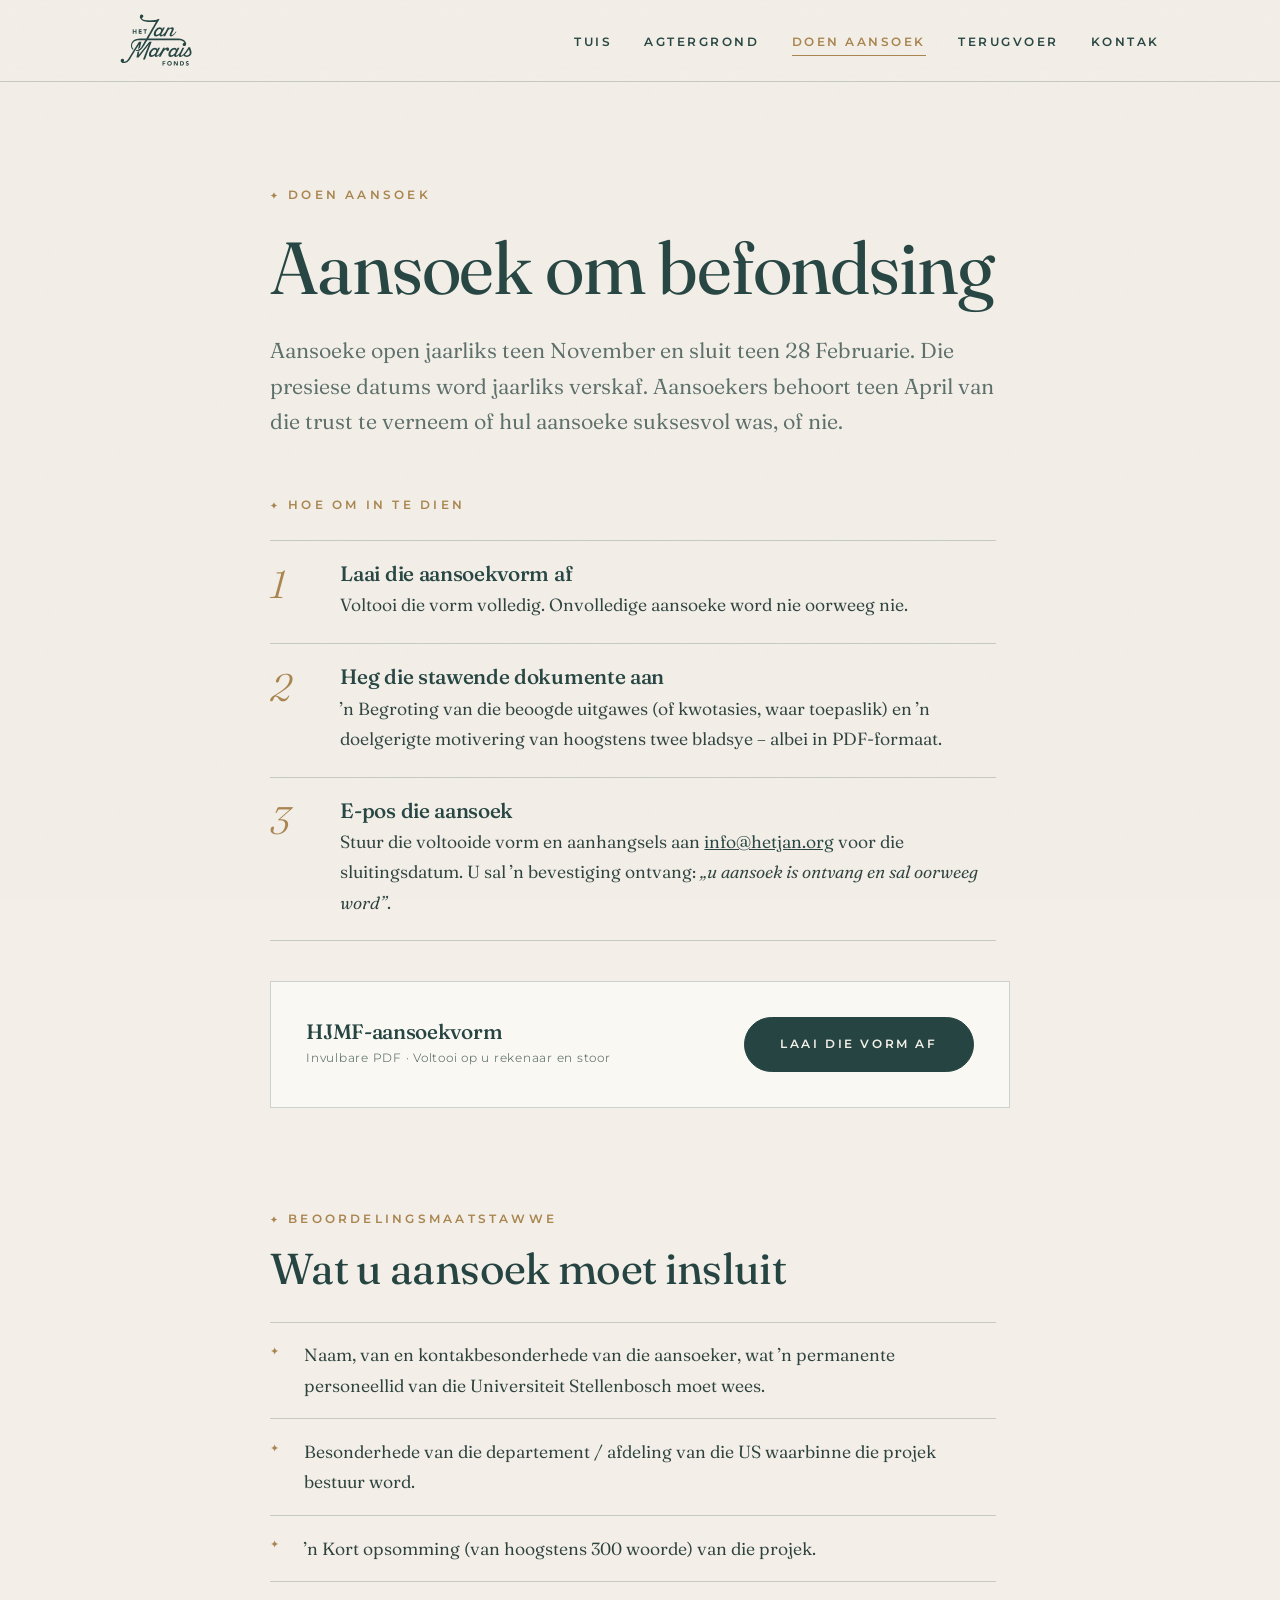
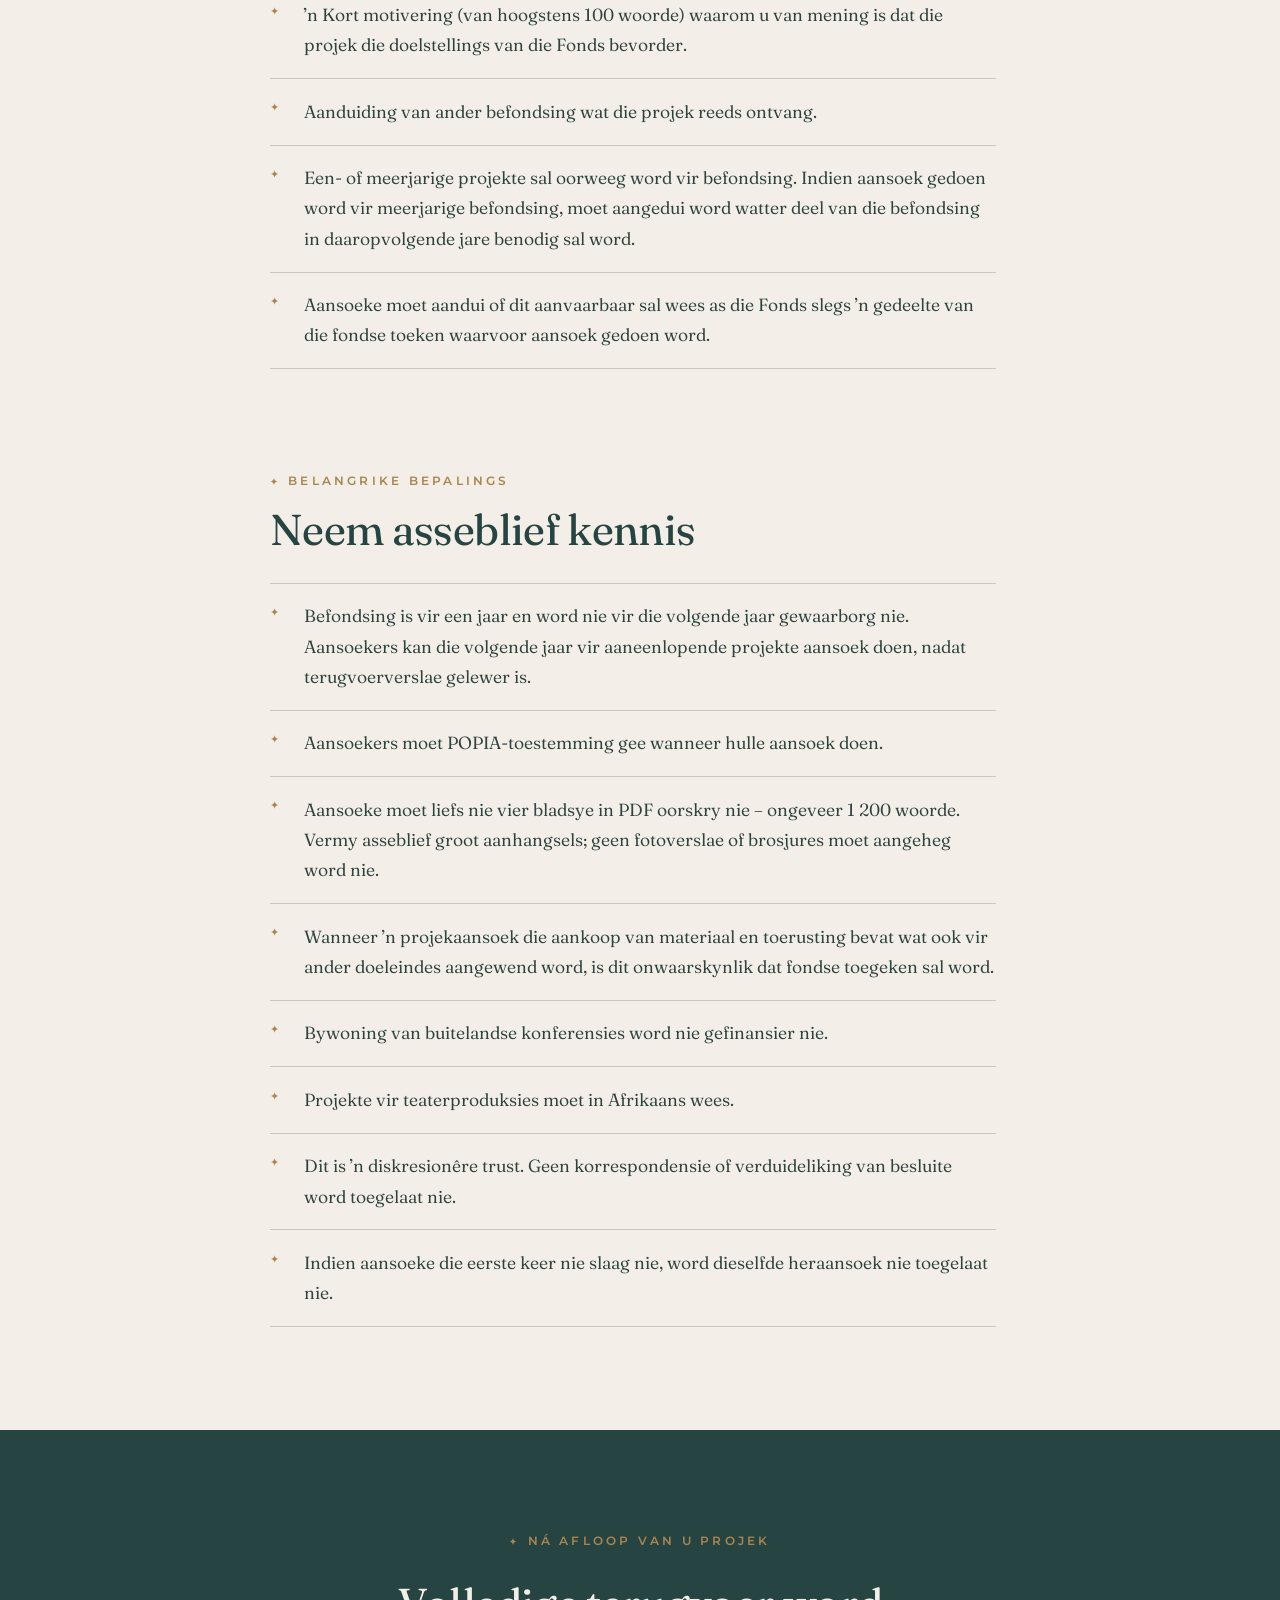
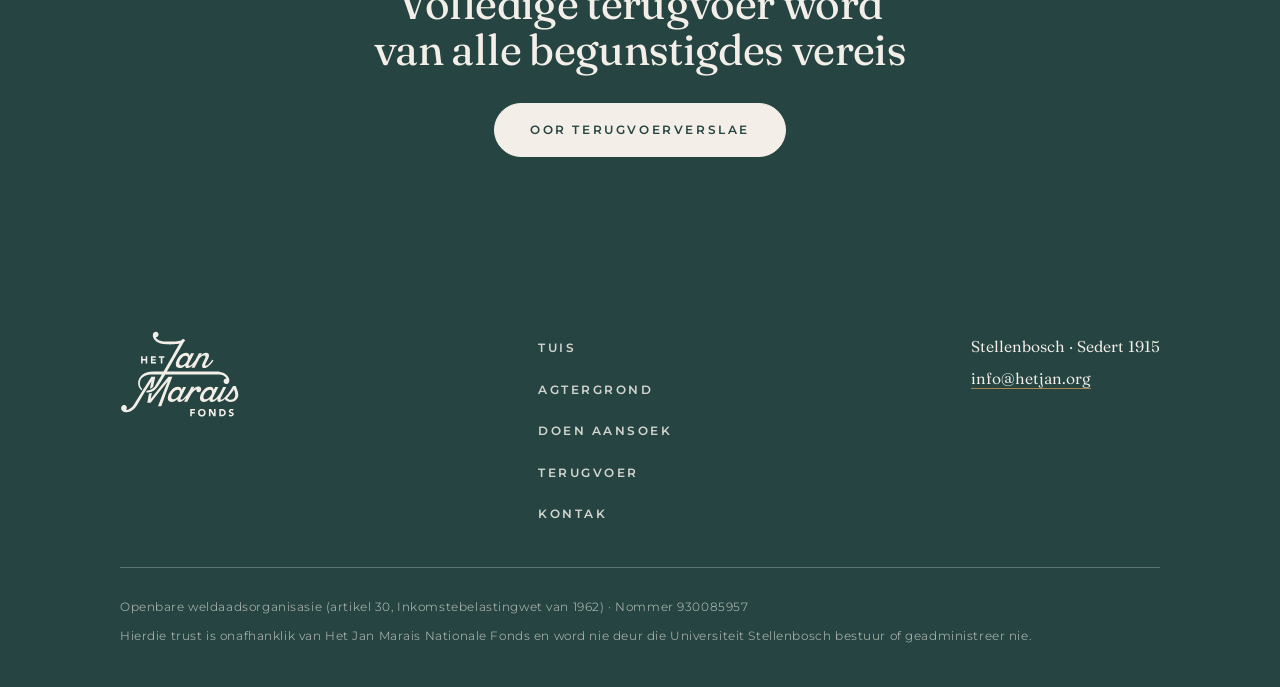
==== aansoek.html @ 2ec85f83 "Eerste publikasie van die HJMF-webtuiste Vyf blaaie (Tuis, Agtergrond, Doen aansoek, Terugvoer, Kont" ====
<!DOCTYPE html>
<html lang="af">
<head>
<meta charset="utf-8">
<meta name="viewport" content="width=device-width, initial-scale=1">
<title>Doen aansoek – Het Jan Marais Fonds</title>
<meta name="description" content="Riglyne, beoordelingsmaatstawwe en die aansoekvorm vir befondsing uit Het Jan Marais Fonds.">
<link rel="icon" type="image/svg+xml" href="assets/favicon.svg">
<link rel="preconnect" href="https://fonts.googleapis.com">
<link rel="preconnect" href="https://fonts.gstatic.com" crossorigin>
<link href="https://fonts.googleapis.com/css2?family=Fraunces:ital,opsz,wght@0,9..144,300..600;1,9..144,300..600&family=Montserrat:wght@400;600&display=swap" rel="stylesheet">
<link rel="stylesheet" href="css/style.css">
</head>
<body>

<header class="nav">
  <div class="nav-binne">
    <a class="nav-logo" href="index.html" aria-label="Het Jan Marais Fonds – Tuis">
      <img src="assets/logo-groen.svg" alt="Het Jan Marais Fonds">
    </a>
    <button class="nav-knoppie" aria-expanded="false" aria-controls="hoofnav">Kieslys</button>
    <ul class="nav-skakels" id="hoofnav">
      <li><a href="index.html">Tuis</a></li>
      <li><a href="agtergrond.html">Agtergrond</a></li>
      <li><a href="aansoek.html" aria-current="page">Doen aansoek</a></li>
      <li><a href="terugvoer.html">Terugvoer</a></li>
      <li><a href="kontak.html">Kontak</a></li>
    </ul>
  </div>
</header>

<main>

  <div class="bladkop">
    <div class="kolom-smal">
      <span class="etiket">Doen aansoek</span>
      <h1>Aansoek om befondsing</h1>
      <p class="intro">Aansoeke open jaarliks teen November en sluit teen 28 Februarie. Die presiese datums word jaarliks verskaf. Aansoekers behoort teen April van die trust te verneem of hul aansoeke suksesvol was, of nie.</p>
    </div>
  </div>

  <!-- Hoe om in te dien -->
  <section style="padding-top:0">
    <div class="kolom-smal">
      <p class="etiket" style="margin-bottom:1.5rem">Hoe om in te dien</p>
      <ol class="stappe">
        <li>
          <h3>Laai die aansoekvorm af</h3>
          <p>Voltooi die vorm volledig. Onvolledige aansoeke word nie oorweeg nie.</p>
        </li>
        <li>
          <h3>Heg die stawende dokumente aan</h3>
          <p>’n Begroting van die beoogde uitgawes (of kwotasies, waar toepaslik) en ’n doelgerigte motivering van hoogstens twee bladsye – albei in PDF-formaat.</p>
        </li>
        <li>
          <h3>E-pos die aansoek</h3>
          <p>Stuur die voltooide vorm en aanhangsels aan <a href="mailto:info@hetjan.org" style="color:var(--groen)">info@hetjan.org</a> voor die sluitingsdatum. U sal ’n bevestiging ontvang: <em>„u aansoek is ontvang en sal oorweeg word”</em>.</p>
        </li>
      </ol>
      <div class="aflaai" style="margin-top:2.5rem">
        <div class="besonderhede">
          <h3>HJMF-aansoekvorm</h3>
          <p>Invulbare PDF · Voltooi op u rekenaar en stoor</p>
        </div>
        <a class="knoppie" href="dokumente/HJMF-aansoekvorm.pdf" download>Laai die vorm af</a>
      </div>
    </div>
  </section>

  <!-- Wat die aansoek moet insluit -->
  <section style="padding-top:0">
    <div class="kolom-smal prosa">
      <p class="etiket">Beoordelingsmaatstawwe</p>
      <h2 style="margin-top:1rem">Wat u aansoek moet insluit</h2>
      <ul class="lys-bepalings" style="margin-top:1.8rem">
        <li>Naam, van en kontakbesonderhede van die aansoeker, wat ’n permanente personeellid van die Universiteit Stellenbosch moet wees.</li>
        <li>Besonderhede van die departement / afdeling van die US waarbinne die projek bestuur word.</li>
        <li>’n Kort opsomming (van hoogstens 300 woorde) van die projek.</li>
        <li>’n Kort motivering (van hoogstens 100 woorde) waarom u van mening is dat die projek die doelstellings van die Fonds bevorder.</li>
        <li>Aanduiding van ander befondsing wat die projek reeds ontvang.</li>
        <li>Een- of meerjarige projekte sal oorweeg word vir befondsing. Indien aansoek gedoen word vir meerjarige befondsing, moet aangedui word watter deel van die befondsing in daaropvolgende jare benodig sal word.</li>
        <li>Aansoeke moet aandui of dit aanvaarbaar sal wees as die Fonds slegs ’n gedeelte van die fondse toeken waarvoor aansoek gedoen word.</li>
      </ul>
    </div>
  </section>

  <!-- Belangrike bepalings -->
  <section style="padding-top:0">
    <div class="kolom-smal prosa">
      <p class="etiket">Belangrike bepalings</p>
      <h2 style="margin-top:1rem">Neem asseblief kennis</h2>
      <ul class="lys-bepalings" style="margin-top:1.8rem">
        <li>Befondsing is vir een jaar en word nie vir die volgende jaar gewaarborg nie. Aansoekers kan die volgende jaar vir aaneenlopende projekte aansoek doen, nadat terugvoerverslae gelewer is.</li>
        <li>Aansoekers moet POPIA-toestemming gee wanneer hulle aansoek doen.</li>
        <li>Aansoeke moet liefs nie vier bladsye in PDF oorskry nie – ongeveer 1 200 woorde. Vermy asseblief groot aanhangsels; geen fotoverslae of brosjures moet aangeheg word nie.</li>
        <li>Wanneer ’n projekaansoek die aankoop van materiaal en toerusting bevat wat ook vir ander doeleindes aangewend word, is dit onwaarskynlik dat fondse toegeken sal word.</li>
        <li>Bywoning van buitelandse konferensies word nie gefinansier nie.</li>
        <li>Projekte vir teaterproduksies moet in Afrikaans wees.</li>
        <li>Dit is ’n diskresionêre trust. Geen korrespondensie of verduideliking van besluite word toegelaat nie.</li>
        <li>Indien aansoeke die eerste keer nie slaag nie, word dieselfde heraansoek nie toegelaat nie.</li>
      </ul>
    </div>
  </section>

  <!-- Oproep -->
  <section class="band">
    <div class="kolom" style="display:grid; justify-items:center; gap:1.8rem">
      <p class="etiket">Ná afloop van u projek</p>
      <h2 style="max-width:24ch">Volledige terugvoer word van alle begunstigdes vereis</h2>
      <a class="knoppie knoppie-room" href="terugvoer.html">Oor terugvoerverslae</a>
    </div>
  </section>

</main>

<footer class="voet">
  <div class="voet-binne">
    <div class="voet-bo">
      <a class="voet-logo" href="index.html" aria-label="Het Jan Marais Fonds – Tuis">
        <img src="assets/logo-room.svg" alt="Het Jan Marais Fonds">
      </a>
      <nav aria-label="Voetstuk">
        <ul>
          <li><a href="index.html">Tuis</a></li>
          <li><a href="agtergrond.html">Agtergrond</a></li>
          <li><a href="aansoek.html">Doen aansoek</a></li>
          <li><a href="terugvoer.html">Terugvoer</a></li>
          <li><a href="kontak.html">Kontak</a></li>
        </ul>
      </nav>
      <div class="voet-kontak">
        <p>Stellenbosch · Sedert 1915<br>
        <a href="mailto:info@hetjan.org">info@hetjan.org</a></p>
      </div>
    </div>
    <div class="voet-onder">
      <p>Openbare weldaadsorganisasie (artikel 30, Inkomstebelastingwet van 1962) · Nommer 930085957</p>
      <p>Hierdie trust is onafhanklik van Het Jan Marais Nationale Fonds en word nie deur die Universiteit Stellenbosch bestuur of geadministreer nie.</p>
    </div>
  </div>
</footer>

<script>
  const knoppie = document.querySelector('.nav-knoppie');
  knoppie.addEventListener('click', () => {
    const oop = document.getElementById('hoofnav').classList.toggle('oop');
    knoppie.setAttribute('aria-expanded', oop);
  });
</script>

</body>
</html>
---- css/style.css ----
/* ==========================================================================
   Het Jan Marais Fonds – hetjan.org
   Diepgroen #264542 · Room #F3EFE8 · Fraunces + Montserrat
   ========================================================================== */

:root {
  --groen: #264542;
  --groen-diep: #1d3633;
  --room: #f3efe8;
  --ivoor: #faf8f3;
  --brons: #a9854f;
  --ink: #2e423e;
  --ink-sag: #5c6f6a;
  --haarlyn: rgba(38, 69, 66, 0.22);
  --haarlyn-room: rgba(243, 239, 232, 0.28);

  --serif: "Fraunces", "Georgia", serif;
  --sans: "Montserrat", "Helvetica Neue", sans-serif;

  --maat: 66ch;
  --kolom: 1120px;
}

/* ---------- Reset & basis ---------- */

*, *::before, *::after { box-sizing: border-box; margin: 0; padding: 0; }

html { scroll-behavior: smooth; }

body {
  font-family: var(--serif);
  font-optical-sizing: auto;
  font-weight: 360;
  font-size: 1.1rem;
  line-height: 1.72;
  color: var(--ink);
  background-color: var(--room);
  -webkit-font-smoothing: antialiased;
  position: relative;
}

/* papier-grein */
body::before {
  content: "";
  position: fixed;
  inset: 0;
  pointer-events: none;
  z-index: 2000;
  opacity: 0.035;
  background-image: url("data:image/svg+xml,%3Csvg xmlns='http://www.w3.org/2000/svg' width='180' height='180'%3E%3Cfilter id='g'%3E%3CfeTurbulence type='fractalNoise' baseFrequency='0.9' numOctaves='2'/%3E%3C/filter%3E%3Crect width='180' height='180' filter='url(%23g)'/%3E%3C/svg%3E");
}

::selection { background: var(--brons); color: var(--ivoor); }

img, svg { display: block; max-width: 100%; }

a { color: inherit; }

/* ---------- Tipografie ---------- */

h1, h2, h3 {
  font-family: var(--serif);
  font-weight: 420;
  line-height: 1.08;
  color: var(--groen);
  letter-spacing: -0.015em;
  text-wrap: balance;
}

h1 { font-size: clamp(2.6rem, 6.5vw, 4.6rem); font-optical-sizing: auto; }
h2 { font-size: clamp(1.9rem, 3.6vw, 2.7rem); }
h3 { font-size: 1.3rem; font-weight: 520; }

p, li { max-width: var(--maat); }

em { font-style: italic; }

/* klein-kaps etiket */
.etiket {
  font-family: var(--sans);
  font-size: 0.72rem;
  font-weight: 600;
  letter-spacing: 0.28em;
  text-transform: uppercase;
  color: var(--brons);
}

.etiket::before { content: "\2726"; margin-right: 0.75em; font-size: 0.8em; }

/* skakels in lopende teks */
.prosa a {
  color: var(--groen);
  text-decoration: underline;
  text-decoration-color: var(--brons);
  text-decoration-thickness: 1px;
  text-underline-offset: 0.22em;
  transition: text-decoration-color 0.25s ease, color 0.25s ease;
}

.prosa a:hover { color: var(--brons); }

/* knoppies binne prosa behou hul eie kleure */
.prosa a.knoppie,
.prosa a.knoppie:hover { color: var(--room); text-decoration: none; }
.prosa a.knoppie-spook { color: var(--groen); }
.prosa a.knoppie-spook:hover { color: var(--room); }

/* ---------- Haarlyne & ornamente ---------- */

.reel { border: 0; border-top: 1px solid var(--haarlyn); }

.reel-dubbel {
  border: 0;
  border-top: 1px solid var(--haarlyn);
  position: relative;
  height: 5px;
}
.reel-dubbel::after {
  content: "";
  position: absolute;
  top: 3px; left: 0; right: 0;
  border-top: 1px solid var(--haarlyn);
}

.ornament {
  display: flex;
  align-items: center;
  gap: 1.25rem;
  color: var(--brons);
  margin: 0 auto;
  max-width: 280px;
}
.ornament::before, .ornament::after {
  content: "";
  flex: 1;
  border-top: 1px solid var(--haarlyn);
}

/* ---------- Bladskelet ---------- */

.kolom {
  max-width: var(--kolom);
  margin-inline: auto;
  padding-inline: clamp(1.25rem, 4vw, 2.5rem);
}

.kolom-smal { max-width: 820px; margin-inline: auto; padding-inline: clamp(1.25rem, 4vw, 2.5rem); }

section { padding-block: clamp(3.5rem, 8vw, 6.5rem); }

/* ---------- Navigasie ---------- */

.nav {
  position: sticky;
  top: 0;
  z-index: 100;
  background: rgba(243, 239, 232, 0.92);
  backdrop-filter: blur(8px);
  border-bottom: 1px solid var(--haarlyn);
}

.nav-binne {
  max-width: var(--kolom);
  margin-inline: auto;
  padding: 0.9rem clamp(1.25rem, 4vw, 2.5rem);
  display: flex;
  align-items: center;
  justify-content: space-between;
  gap: 2rem;
}

.nav-logo img { height: 52px; width: auto; }

.nav-skakels {
  display: flex;
  gap: clamp(1.2rem, 2.5vw, 2.2rem);
  list-style: none;
}

.nav-skakels a {
  font-family: var(--sans);
  font-size: 0.72rem;
  font-weight: 600;
  letter-spacing: 0.22em;
  text-transform: uppercase;
  text-decoration: none;
  color: var(--groen);
  padding-block: 0.4rem;
  position: relative;
  white-space: nowrap;
}

.nav-skakels a::after {
  content: "";
  position: absolute;
  left: 0; right: 100%;
  bottom: 0;
  border-bottom: 1px solid var(--brons);
  transition: right 0.3s ease;
}

.nav-skakels a:hover::after,
.nav-skakels a[aria-current="page"]::after { right: 0; }

.nav-skakels a[aria-current="page"] { color: var(--brons); }

.nav-knoppie {
  display: none;
  background: none;
  border: 1px solid var(--haarlyn);
  border-radius: 999px;
  padding: 0.5rem 1rem;
  font-family: var(--sans);
  font-size: 0.7rem;
  font-weight: 600;
  letter-spacing: 0.2em;
  text-transform: uppercase;
  color: var(--groen);
  cursor: pointer;
}

@media (max-width: 820px) {
  .nav-knoppie { display: block; }
  .nav-skakels {
    display: none;
    position: absolute;
    top: 100%;
    left: 0; right: 0;
    flex-direction: column;
    gap: 0;
    background: var(--ivoor);
    border-bottom: 1px solid var(--haarlyn);
    padding: 0.5rem 0;
  }
  .nav-skakels.oop { display: flex; }
  .nav-skakels li { border-top: 1px solid var(--haarlyn); }
  .nav-skakels li:first-child { border-top: 0; }
  .nav-skakels a { display: block; padding: 1rem clamp(1.25rem, 4vw, 2.5rem); }
  .nav-skakels a::after { content: none; }
}

/* ---------- Knoppies ---------- */

.knoppie {
  display: inline-block;
  font-family: var(--sans);
  font-size: 0.74rem;
  font-weight: 600;
  letter-spacing: 0.22em;
  text-transform: uppercase;
  text-decoration: none;
  padding: 1rem 2.2rem;
  border-radius: 999px;
  border: 1px solid var(--groen);
  color: var(--room);
  background: var(--groen);
  transition: background 0.25s ease, color 0.25s ease, border-color 0.25s ease;
}

.knoppie:hover { background: var(--groen-diep); border-color: var(--groen-diep); }

.knoppie-spook {
  background: transparent;
  color: var(--groen);
}

.knoppie-spook:hover { background: var(--groen); color: var(--room); }

.knoppie-room {
  background: var(--room);
  border-color: var(--room);
  color: var(--groen);
}

.knoppie-room:hover { background: var(--ivoor); border-color: var(--ivoor); }

/* ---------- Held (tuisblad) ---------- */

.held {
  min-height: calc(100svh - 81px);
  display: grid;
  place-items: center;
  text-align: center;
  padding-block: clamp(4rem, 9vw, 7rem);
}

.held-binne { display: grid; justify-items: center; gap: 2.2rem; width: 100%; }

.held-logo { width: clamp(240px, 38vw, 420px); height: auto; }

.held-leuse {
  font-size: clamp(1.25rem, 2.6vw, 1.7rem);
  line-height: 1.55;
  font-weight: 340;
  max-width: 30ch;
  color: var(--groen);
  text-wrap: balance;
}

.held-leuse em { font-style: italic; }

.held-knoppies { display: flex; gap: 1rem; flex-wrap: wrap; justify-content: center; }

/* intree-animasie */
@media (prefers-reduced-motion: no-preference) {
  .held-binne > * {
    opacity: 0;
    transform: translateY(18px);
    animation: intree 0.9s cubic-bezier(0.22, 1, 0.36, 1) forwards;
  }
  .held-binne > :nth-child(1) { animation-delay: 0.1s; }
  .held-binne > :nth-child(2) { animation-delay: 0.3s; }
  .held-binne > :nth-child(3) { animation-delay: 0.45s; }
  .held-binne > :nth-child(4) { animation-delay: 0.6s; }
}

@keyframes intree {
  to { opacity: 1; transform: none; }
}

/* ---------- Panele ---------- */

.paneel {
  background: var(--ivoor);
  border: 1px solid var(--haarlyn);
  padding: clamp(1.8rem, 4vw, 3rem);
  position: relative;
}

.paneel::before, .paneel::after {
  content: "";
  position: absolute;
  inset: 7px;
  border: 1px solid var(--haarlyn);
  pointer-events: none;
}
.paneel::after { content: none; }

/* akte-paneel: die testament */
.akte {
  background: var(--ivoor);
  border: 1px solid var(--haarlyn);
  padding: clamp(2.2rem, 5vw, 4rem);
  position: relative;
  text-align: center;
}
.akte::before {
  content: "";
  position: absolute;
  inset: 8px;
  border: 1px solid var(--haarlyn);
  pointer-events: none;
}

.akte blockquote {
  font-style: italic;
  font-size: clamp(1.05rem, 1.8vw, 1.2rem);
  line-height: 1.85;
  max-width: 58ch;
  margin-inline: auto;
  text-align: left;
  color: var(--ink);
}

/* ---------- Lyste ---------- */

.lys-bepalings { list-style: none; max-width: var(--maat); }

.lys-bepalings li {
  padding: 1.1rem 0 1.1rem 2.1rem;
  border-top: 1px solid var(--haarlyn);
  position: relative;
}

.lys-bepalings li:last-child { border-bottom: 1px solid var(--haarlyn); }

.lys-bepalings li::before {
  content: "\2726";
  position: absolute;
  left: 0;
  top: 1.2rem;
  font-size: 0.7rem;
  color: var(--brons);
}

/* geletterde lys (a–e) */
.lys-letters { list-style: none; counter-reset: letter; max-width: var(--maat); }

.lys-letters li {
  counter-increment: letter;
  padding: 0.85rem 0 0.85rem 3rem;
  position: relative;
}

.lys-letters li::before {
  content: counter(letter, lower-alpha);
  position: absolute;
  left: 0;
  top: 0.62rem;
  width: 1.9rem;
  height: 1.9rem;
  border: 1px solid var(--brons);
  border-radius: 50%;
  display: grid;
  place-items: center;
  font-family: var(--serif);
  font-style: italic;
  font-size: 0.95rem;
  color: var(--brons);
}

/* genommerde stappe */
.stappe { list-style: none; counter-reset: stap; max-width: var(--maat); }

.stappe li {
  counter-increment: stap;
  padding: 1.4rem 0 1.4rem 4.4rem;
  position: relative;
  border-top: 1px solid var(--haarlyn);
}
.stappe li:last-child { border-bottom: 1px solid var(--haarlyn); }

.stappe li::before {
  content: counter(stap);
  position: absolute;
  left: 0;
  top: 1.05rem;
  font-family: var(--serif);
  font-size: 2.4rem;
  font-weight: 300;
  font-style: italic;
  color: var(--brons);
  line-height: 1.4;
}

.stappe h3 { margin-bottom: 0.3rem; }

/* ---------- Datums ---------- */

.datums {
  display: grid;
  grid-template-columns: repeat(3, 1fr);
  text-align: center;
}

.datums > div { padding: clamp(1.5rem, 3vw, 2.5rem) 1rem; }

.datums > div + div { border-left: 1px solid var(--haarlyn); }

.datums .syfer {
  font-family: var(--serif);
  font-size: clamp(2.2rem, 5vw, 3.6rem);
  font-weight: 340;
  font-style: italic;
  color: var(--groen);
  line-height: 1.15;
}

.datums .nota {
  font-family: var(--sans);
  font-size: 0.68rem;
  font-weight: 600;
  letter-spacing: 0.24em;
  text-transform: uppercase;
  color: var(--ink-sag);
  margin-top: 0.6rem;
}

@media (max-width: 640px) {
  .datums { grid-template-columns: 1fr; }
  .datums > div + div { border-left: 0; border-top: 1px solid var(--haarlyn); }
}

/* ---------- Groen band ---------- */

.band {
  background: var(--groen);
  color: var(--room);
  text-align: center;
}

.band h2 { color: var(--room); }

.band .etiket { color: var(--brons); }

/* ---------- Hoofstuk-kop ---------- */

.bladkop { padding-block: clamp(4rem, 9vw, 6.5rem) clamp(2rem, 5vw, 3.5rem); }

.bladkop .etiket { display: block; margin-bottom: 1.4rem; }

.bladkop p.intro {
  margin-top: 1.6rem;
  font-size: clamp(1.15rem, 2vw, 1.35rem);
  line-height: 1.65;
  color: var(--ink-sag);
  max-width: 52ch;
}

/* ---------- Prosa ---------- */

.prosa > * + * { margin-top: 1.3em; }

.prosa h2 { margin-top: 2.2em; }

.prosa h3 { margin-top: 1.8em; }

/* hoofletter-aanvang */
.aanvang::first-letter {
  font-family: var(--serif);
  font-weight: 400;
  font-size: 3.4em;
  float: left;
  line-height: 0.82;
  padding-right: 0.12em;
  color: var(--groen);
}

/* uittreksel / stat */
.uittreksel {
  font-family: var(--serif);
  font-style: italic;
  font-weight: 320;
  font-size: clamp(1.6rem, 3.4vw, 2.4rem);
  line-height: 1.35;
  color: var(--groen);
  max-width: 24ch;
  margin-block: 2.5rem;
  padding-left: 1.6rem;
  border-left: 2px solid var(--brons);
}

/* ---------- Aflaai-kaart ---------- */

.aflaai {
  display: flex;
  flex-wrap: wrap;
  align-items: center;
  justify-content: space-between;
  gap: 1.5rem;
  background: var(--ivoor);
  border: 1px solid var(--haarlyn);
  padding: clamp(1.5rem, 3vw, 2.2rem);
}

.aflaai .besonderhede h3 { margin-bottom: 0.25rem; }

.aflaai .besonderhede p {
  font-family: var(--sans);
  font-size: 0.78rem;
  letter-spacing: 0.06em;
  color: var(--ink-sag);
}

/* ---------- E-pos vertoon ---------- */

.epos-groot {
  font-family: var(--serif);
  font-style: italic;
  font-size: clamp(1.6rem, 4.5vw, 3rem);
  color: var(--groen);
  text-decoration: none;
  border-bottom: 1px solid var(--brons);
  padding-bottom: 0.15em;
  transition: color 0.25s ease;
}

.epos-groot:hover { color: var(--brons); }

/* ---------- Voetstuk ---------- */

.voet {
  background: var(--groen);
  color: var(--room);
}

.voet-binne {
  max-width: var(--kolom);
  margin-inline: auto;
  padding: clamp(3rem, 6vw, 4.5rem) clamp(1.25rem, 4vw, 2.5rem) 2.5rem;
}

.voet-bo {
  display: flex;
  flex-wrap: wrap;
  justify-content: space-between;
  align-items: flex-start;
  gap: 2.5rem;
  padding-bottom: 2.5rem;
  border-bottom: 1px solid var(--haarlyn-room);
}

.voet-logo img { height: 86px; width: auto; }

.voet nav ul {
  list-style: none;
  display: grid;
  gap: 0.7rem;
}

.voet nav a {
  font-family: var(--sans);
  font-size: 0.72rem;
  font-weight: 600;
  letter-spacing: 0.22em;
  text-transform: uppercase;
  text-decoration: none;
  color: var(--room);
  opacity: 0.85;
  transition: opacity 0.2s ease;
}

.voet nav a:hover { opacity: 1; }

.voet-kontak {
  font-size: 0.98rem;
  line-height: 2;
}

.voet-kontak a {
  color: var(--room);
  text-decoration: underline;
  text-decoration-color: var(--brons);
  text-underline-offset: 0.25em;
}

.voet-onder {
  padding-top: 1.8rem;
  display: grid;
  gap: 0.5rem;
}

.voet-onder p {
  font-family: var(--sans);
  font-size: 0.72rem;
  letter-spacing: 0.05em;
  line-height: 1.8;
  color: rgba(243, 239, 232, 0.66);
  max-width: none;
}

/* ---------- Toeganklikheid ---------- */

:focus-visible {
  outline: 2px solid var(--brons);
  outline-offset: 3px;
}

@media (prefers-reduced-motion: reduce) {
  html { scroll-behavior: auto; }
  *, *::before, *::after { animation: none !important; transition: none !important; }
}
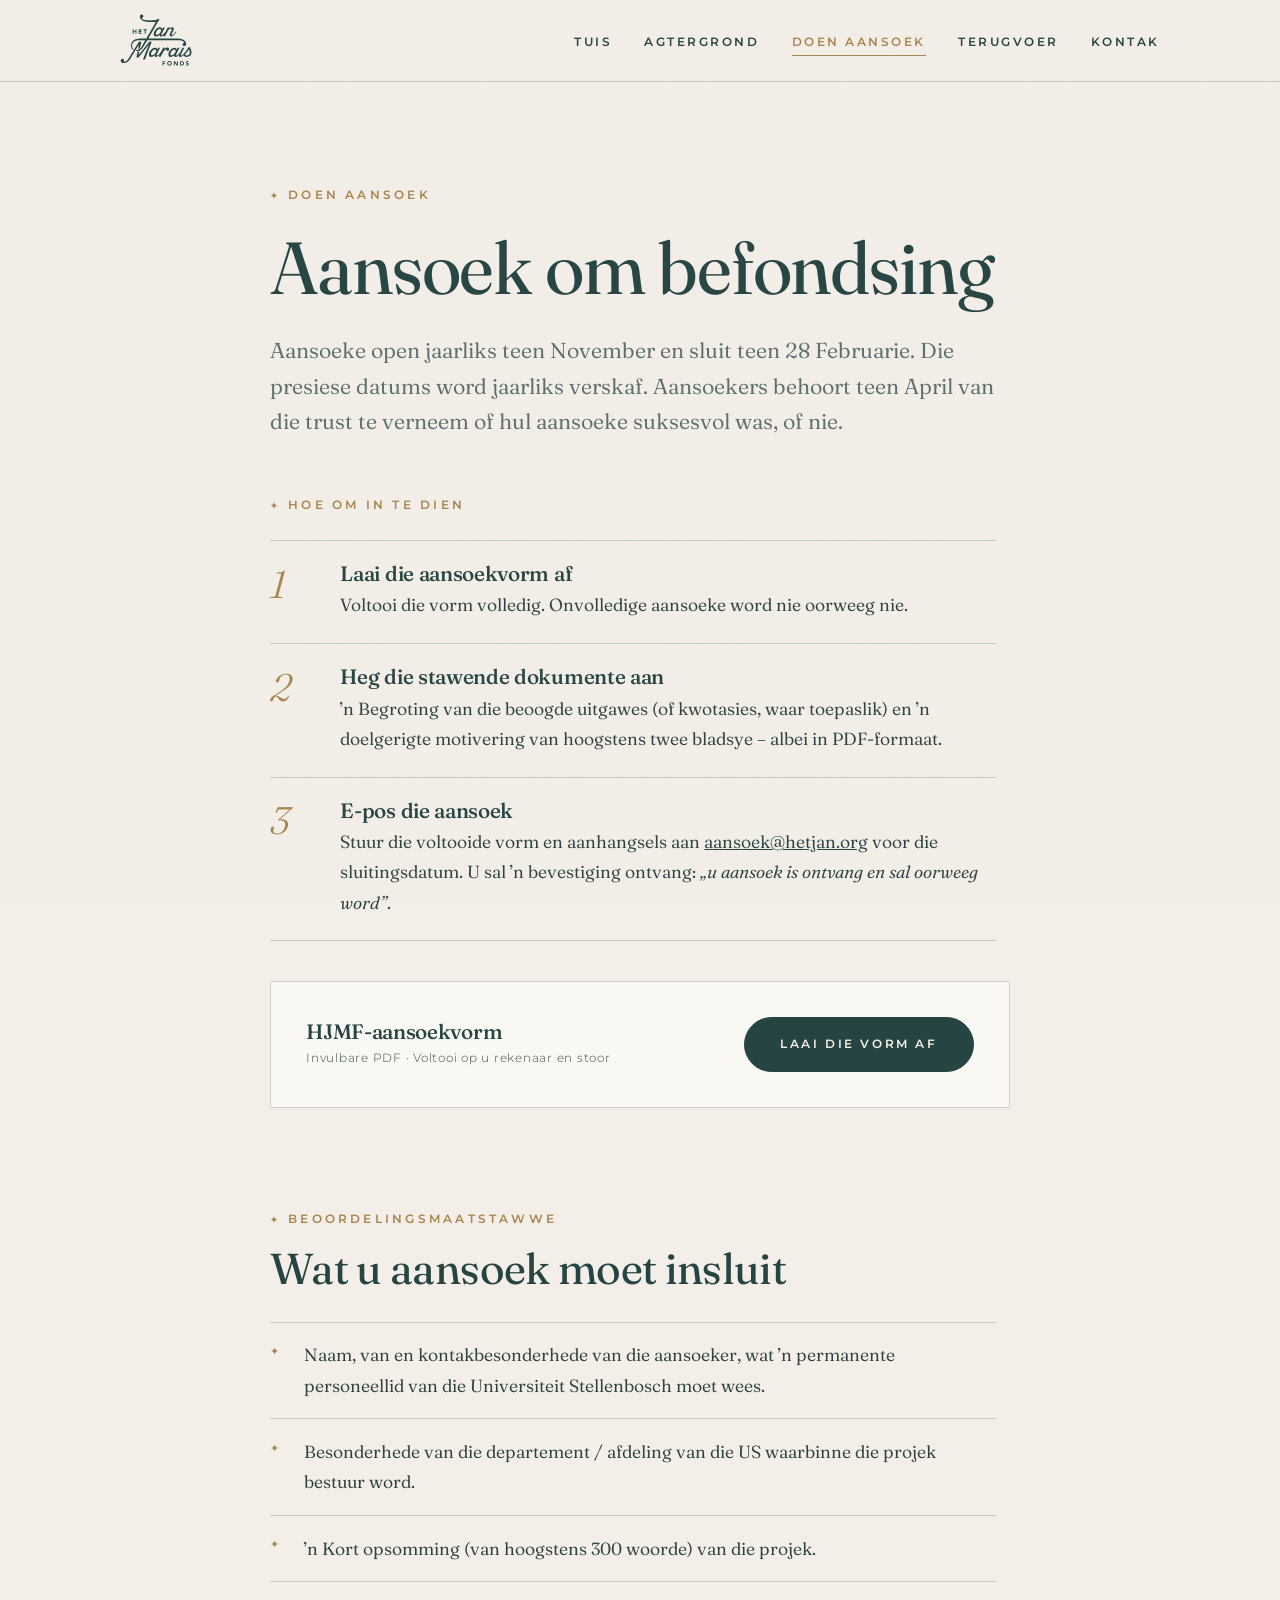
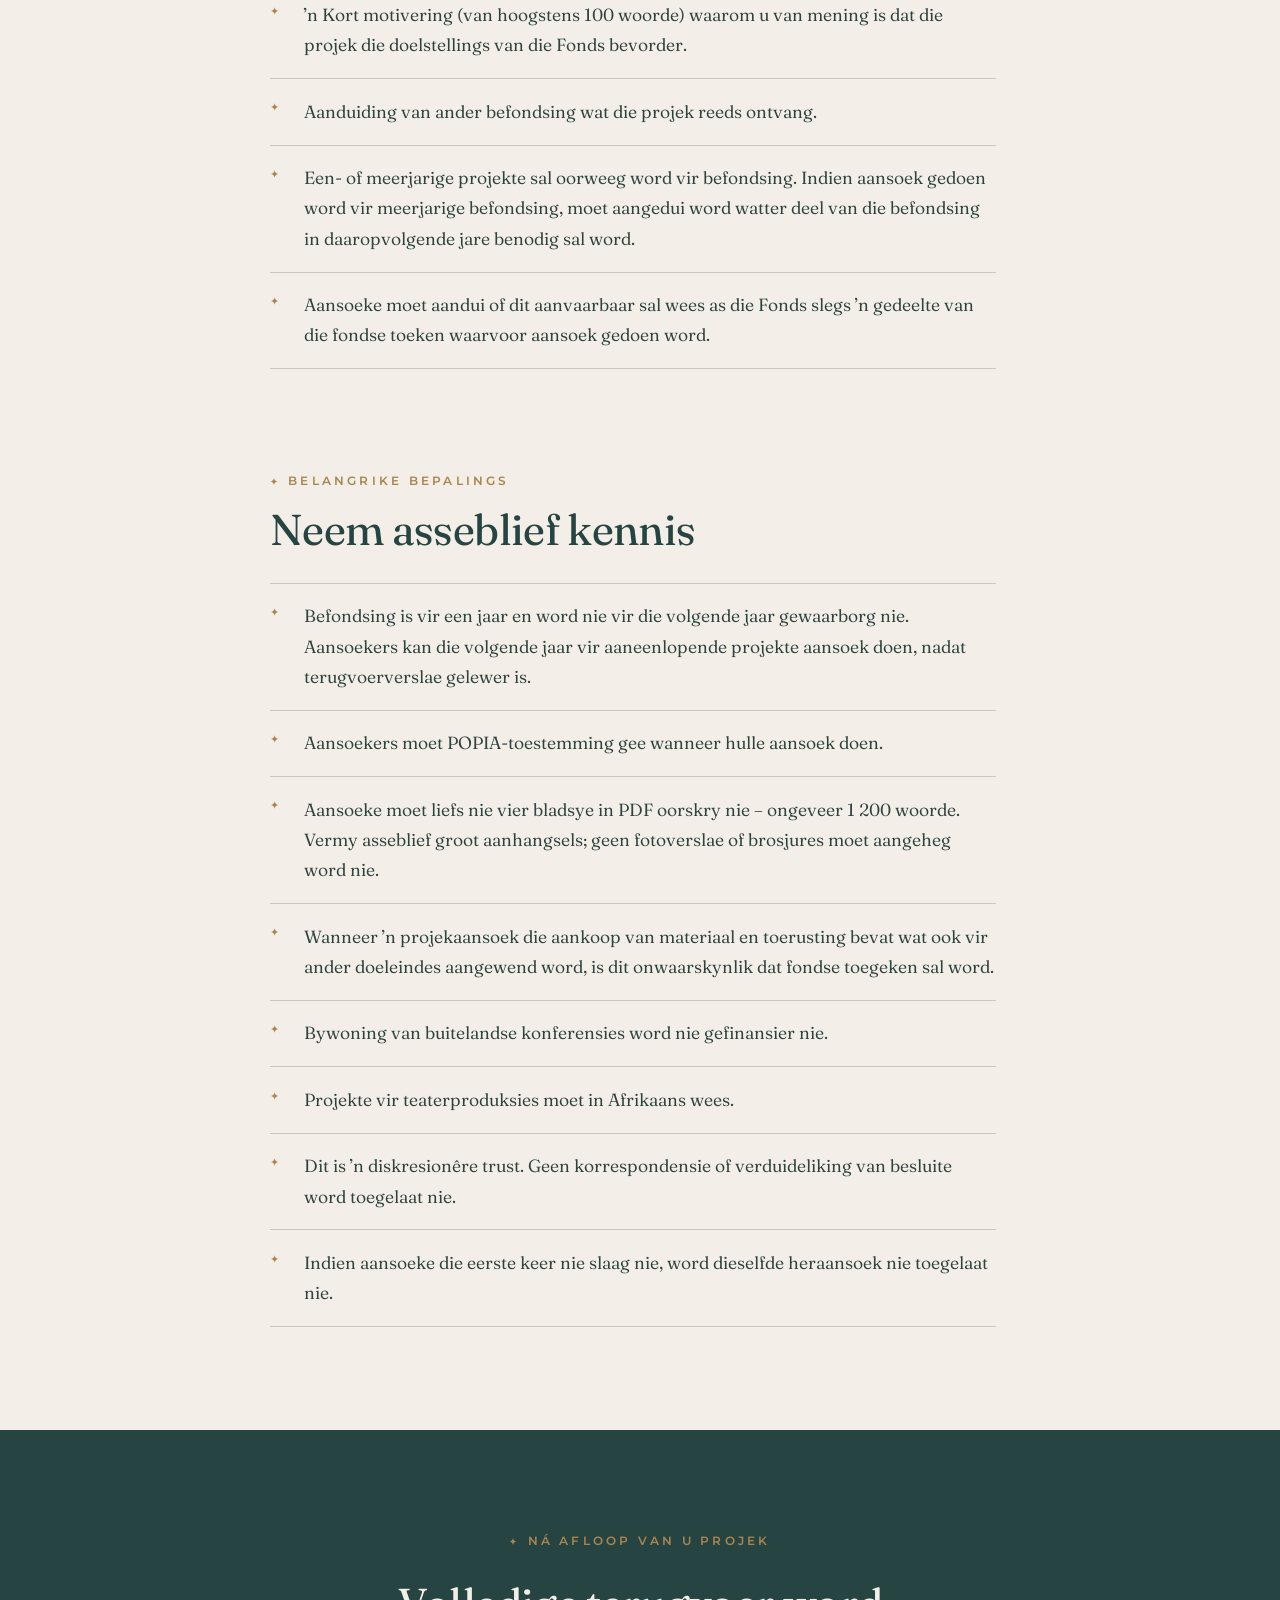
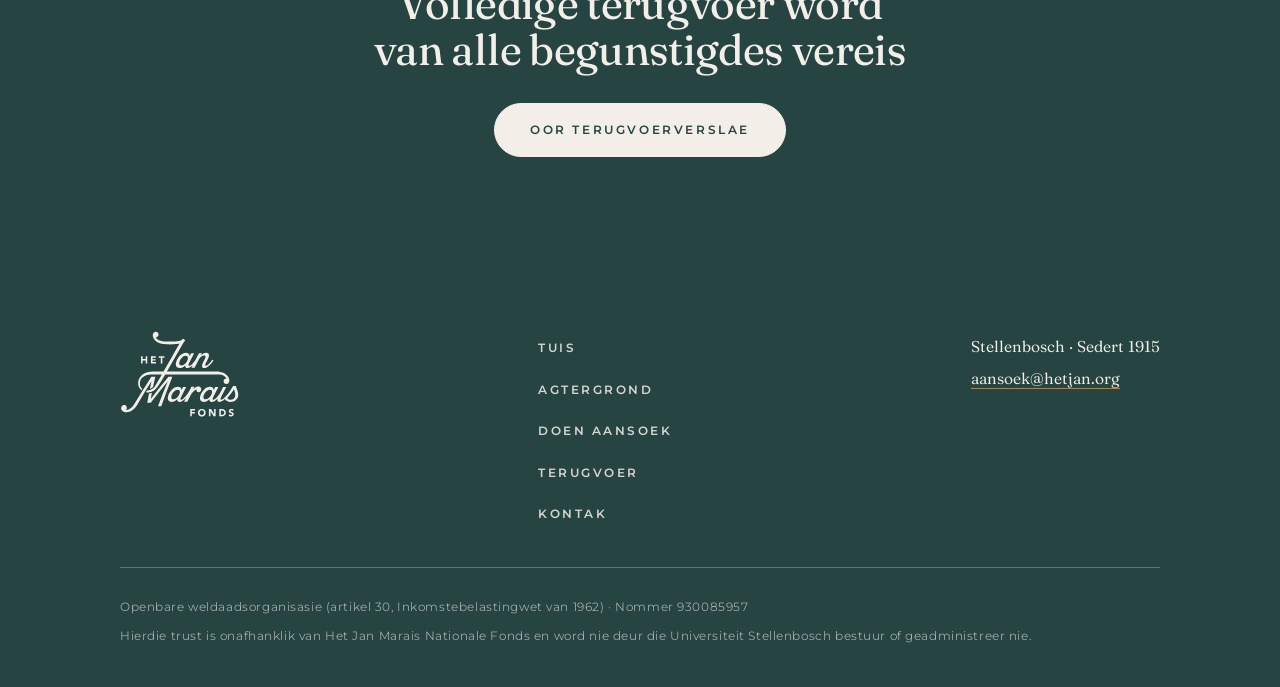
==== commit 2c218417: "Vervang info@hetjan.org met aansoek@hetjan.org deurgaans Webblaaie, aansoekvorm (PDF) en terugvoerte" ====
--- a/aansoek.html
+++ b/aansoek.html
@@ -54,7 +54,7 @@
         </li>
         <li>
           <h3>E-pos die aansoek</h3>
-          <p>Stuur die voltooide vorm en aanhangsels aan <a href="mailto:info@hetjan.org" style="color:var(--groen)">info@hetjan.org</a> voor die sluitingsdatum. U sal ’n bevestiging ontvang: <em>„u aansoek is ontvang en sal oorweeg word”</em>.</p>
+          <p>Stuur die voltooide vorm en aanhangsels aan <a href="mailto:aansoek@hetjan.org" style="color:var(--groen)">aansoek@hetjan.org</a> voor die sluitingsdatum. U sal ’n bevestiging ontvang: <em>„u aansoek is ontvang en sal oorweeg word”</em>.</p>
         </li>
       </ol>
       <div class="aflaai" style="margin-top:2.5rem">
@@ -130,7 +130,7 @@
       </nav>
       <div class="voet-kontak">
         <p>Stellenbosch · Sedert 1915<br>
-        <a href="mailto:info@hetjan.org">info@hetjan.org</a></p>
+        <a href="mailto:aansoek@hetjan.org">aansoek@hetjan.org</a></p>
       </div>
     </div>
     <div class="voet-onder">
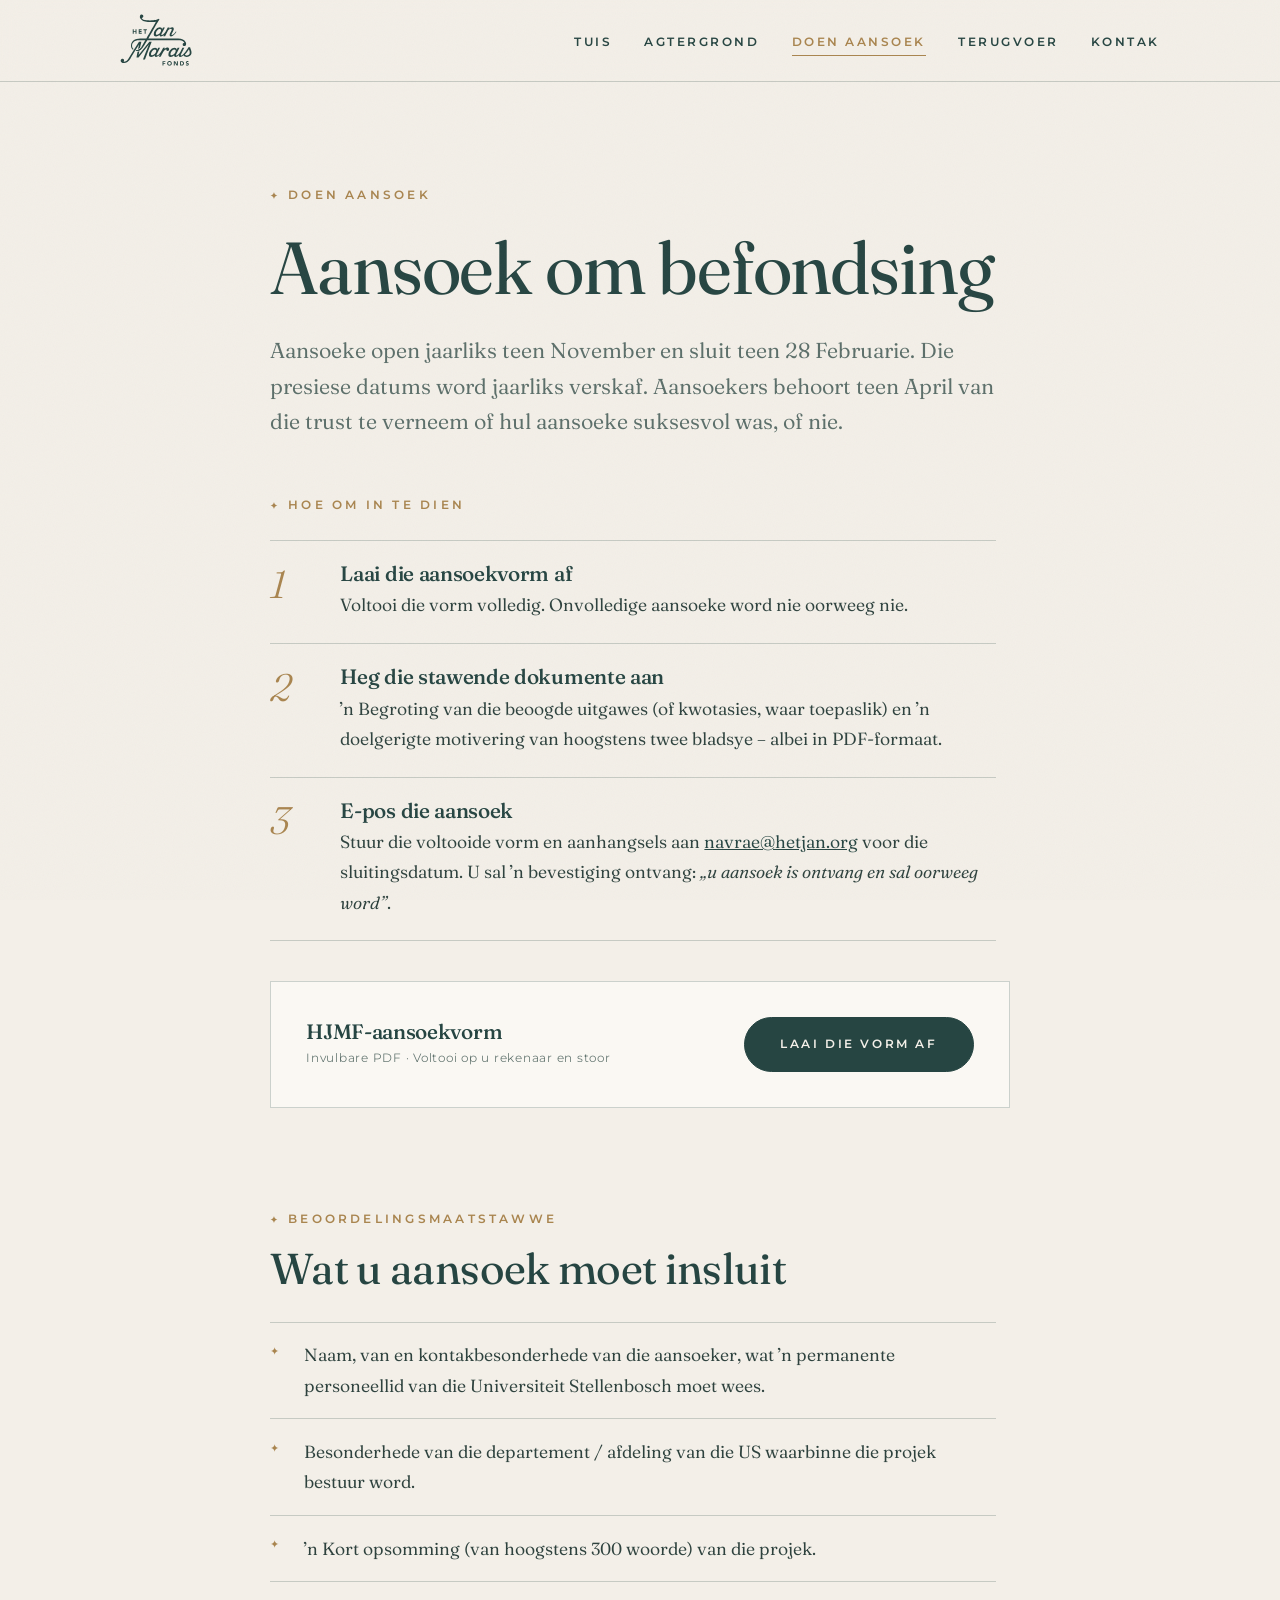
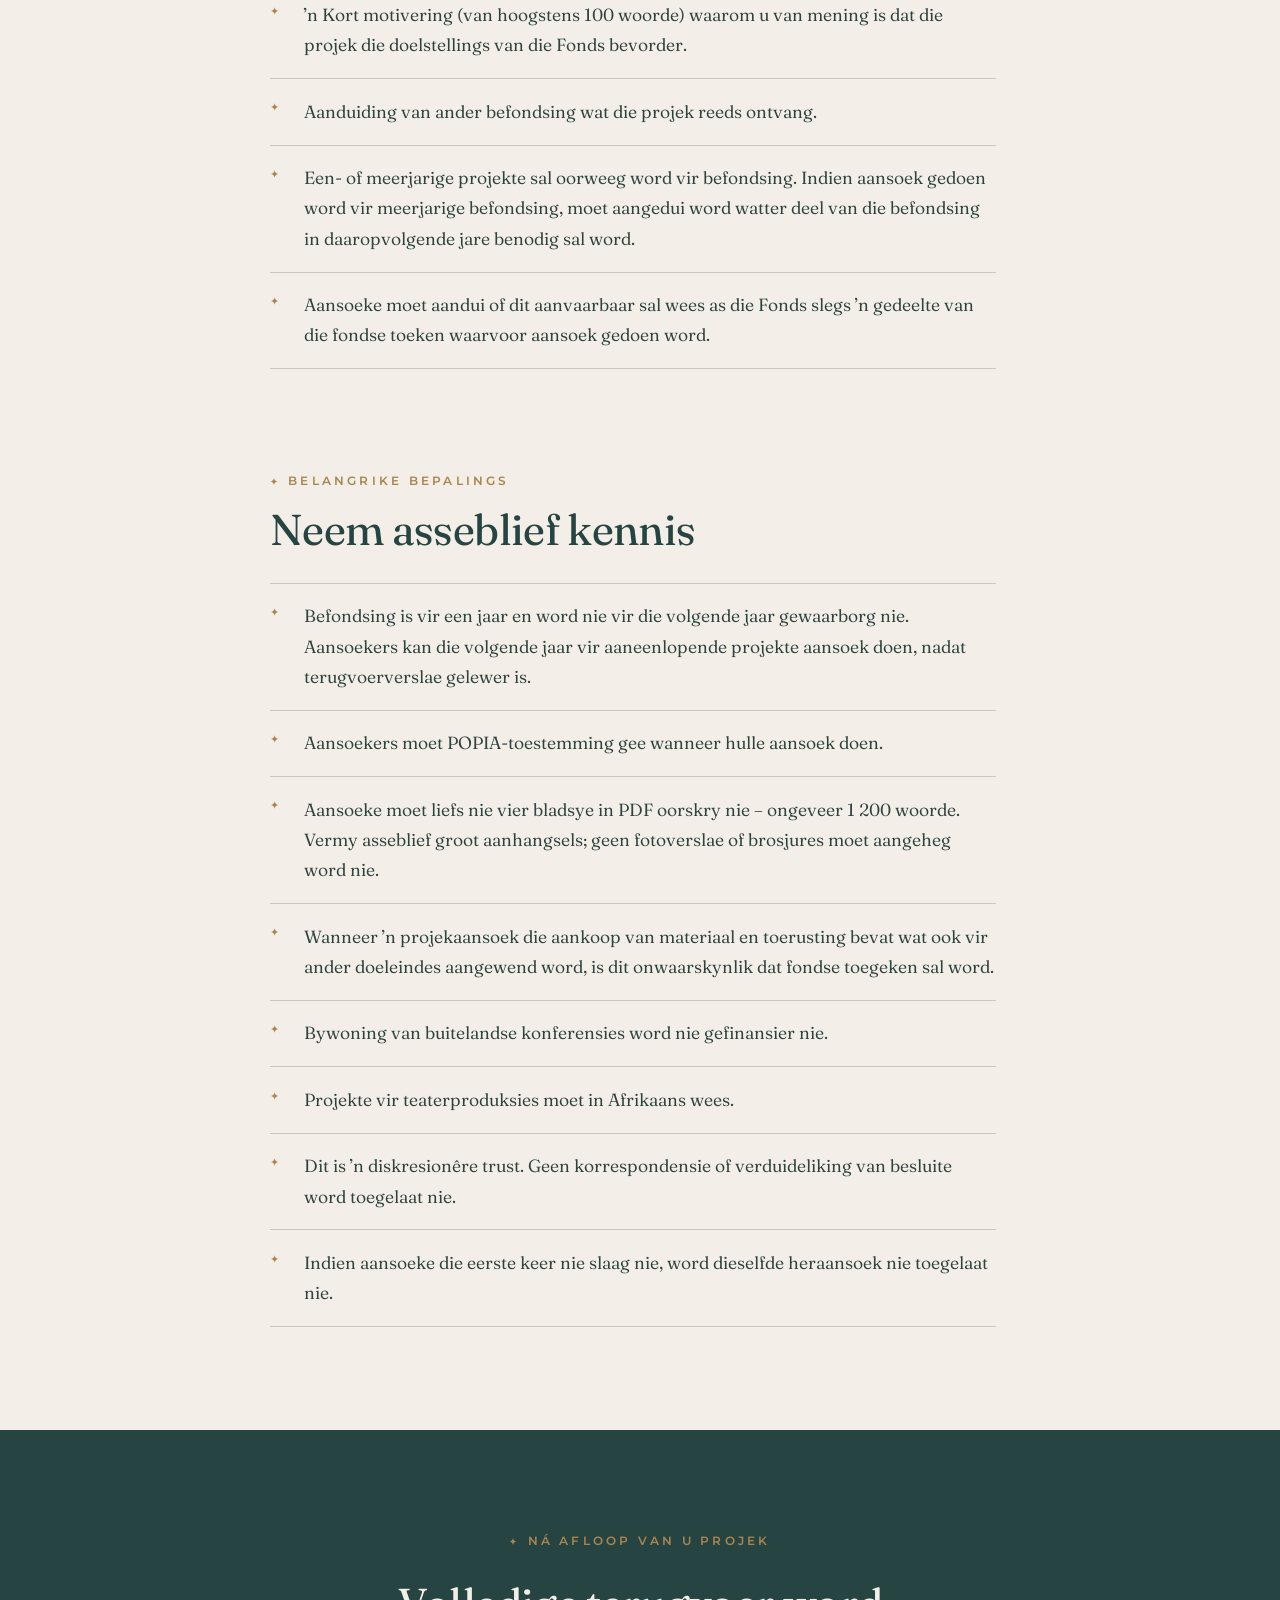
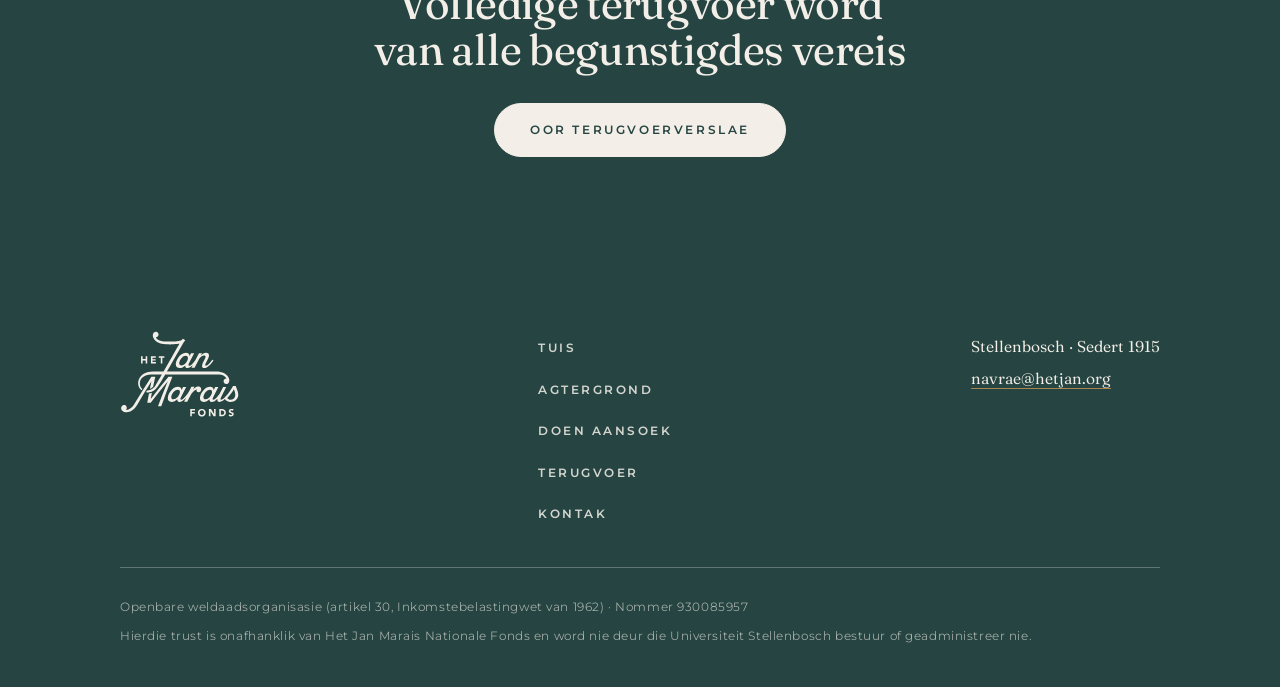
==== commit cb774cd1: "Vervang aansoek@hetjan.org met navrae@hetjan.org deurgaans Co-Authored-By: Claude Fable 5 <noreply@a" ====
--- a/aansoek.html
+++ b/aansoek.html
@@ -54,7 +54,7 @@
         </li>
         <li>
           <h3>E-pos die aansoek</h3>
-          <p>Stuur die voltooide vorm en aanhangsels aan <a href="mailto:aansoek@hetjan.org" style="color:var(--groen)">aansoek@hetjan.org</a> voor die sluitingsdatum. U sal ’n bevestiging ontvang: <em>„u aansoek is ontvang en sal oorweeg word”</em>.</p>
+          <p>Stuur die voltooide vorm en aanhangsels aan <a href="mailto:navrae@hetjan.org" style="color:var(--groen)">navrae@hetjan.org</a> voor die sluitingsdatum. U sal ’n bevestiging ontvang: <em>„u aansoek is ontvang en sal oorweeg word”</em>.</p>
         </li>
       </ol>
       <div class="aflaai" style="margin-top:2.5rem">
@@ -130,7 +130,7 @@
       </nav>
       <div class="voet-kontak">
         <p>Stellenbosch · Sedert 1915<br>
-        <a href="mailto:aansoek@hetjan.org">aansoek@hetjan.org</a></p>
+        <a href="mailto:navrae@hetjan.org">navrae@hetjan.org</a></p>
       </div>
     </div>
     <div class="voet-onder">
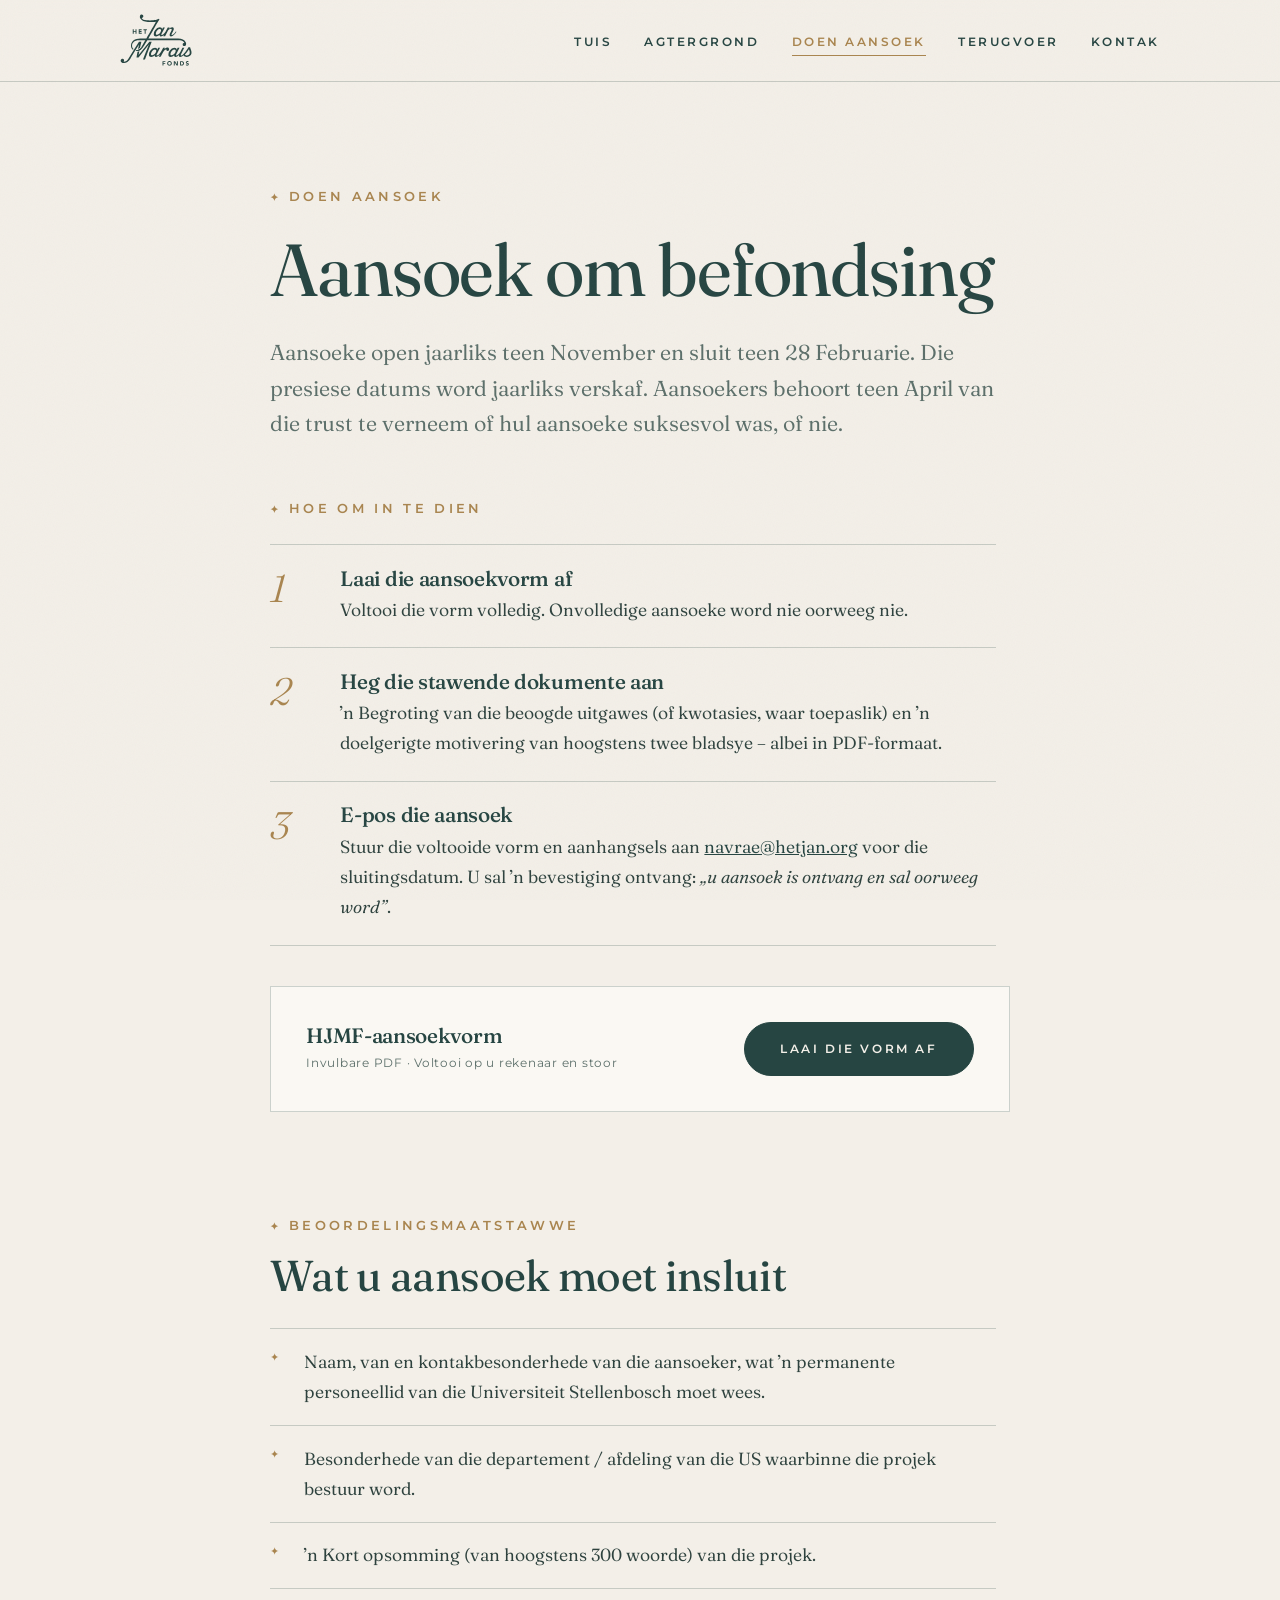
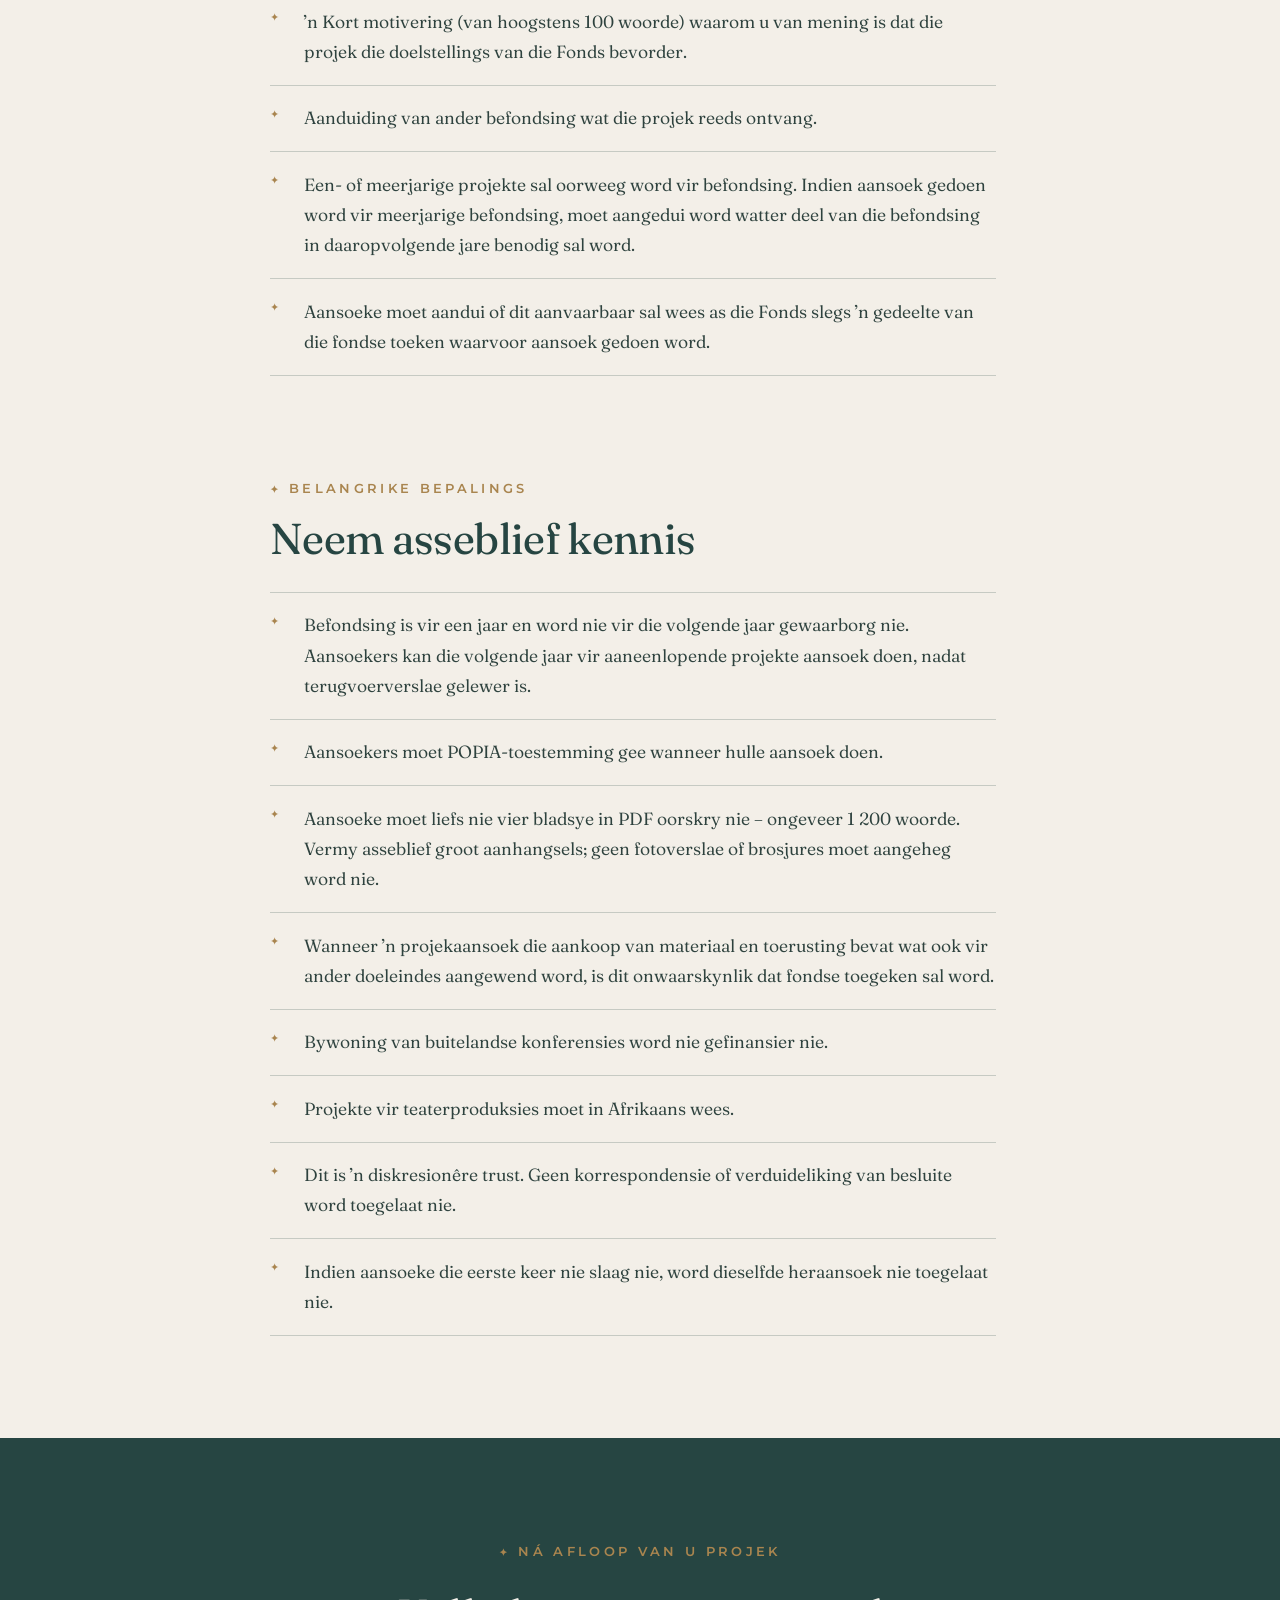
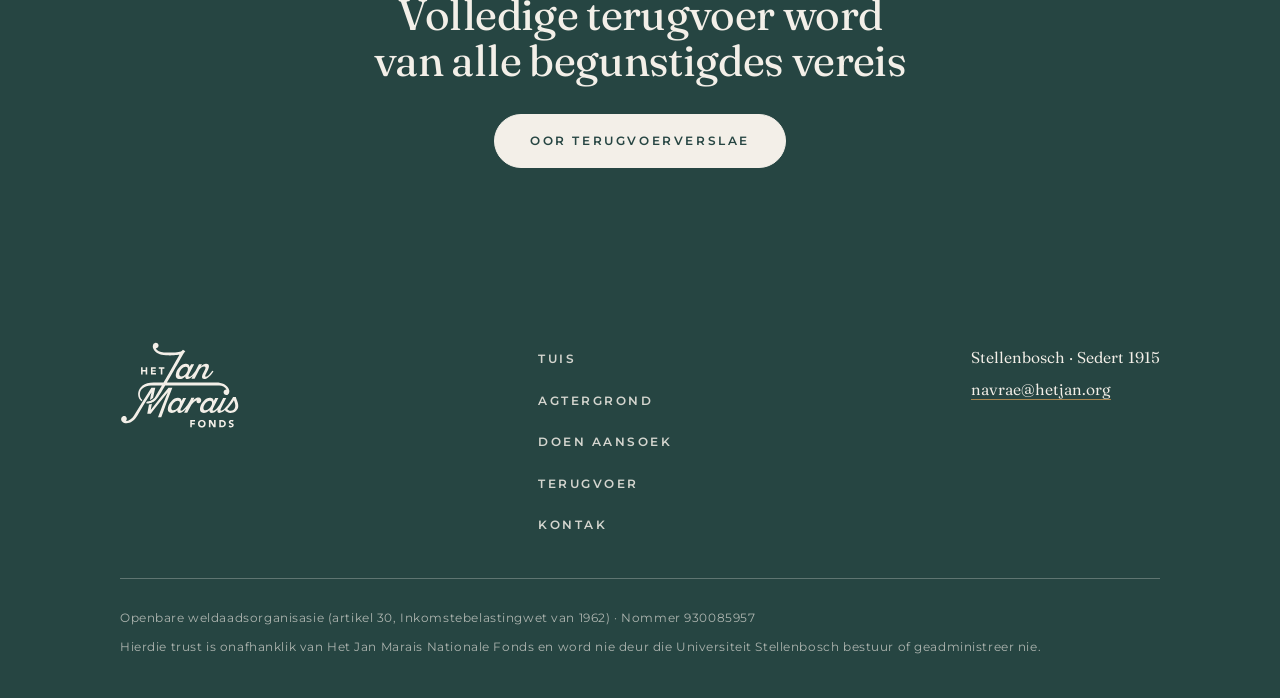
==== commit 9c3458da: "Verwerk terugvoer van Henet en resensent Inhoud: - Tuisblad: voeg mandaat-konteks by voor die a-e-aa" ====
--- a/aansoek.html
+++ b/aansoek.html
@@ -3,12 +3,11 @@
 <head>
 <meta charset="utf-8">
 <meta name="viewport" content="width=device-width, initial-scale=1">
+<meta http-equiv="Content-Security-Policy" content="default-src 'self'; script-src 'self' 'sha256-q1gBnV4BZHHsmtJQojjP6bshWvPiRFWjoKV7ZqUKrWg='; style-src 'self' 'unsafe-inline'; img-src 'self' data:; font-src 'self'; connect-src 'self'; base-uri 'self'; form-action 'self'; object-src 'none'">
+<meta name="referrer" content="no-referrer">
 <title>Doen aansoek – Het Jan Marais Fonds</title>
 <meta name="description" content="Riglyne, beoordelingsmaatstawwe en die aansoekvorm vir befondsing uit Het Jan Marais Fonds.">
 <link rel="icon" type="image/svg+xml" href="assets/favicon.svg">
-<link rel="preconnect" href="https://fonts.googleapis.com">
-<link rel="preconnect" href="https://fonts.gstatic.com" crossorigin>
-<link href="https://fonts.googleapis.com/css2?family=Fraunces:ital,opsz,wght@0,9..144,300..600;1,9..144,300..600&family=Montserrat:wght@400;600&display=swap" rel="stylesheet">
 <link rel="stylesheet" href="css/style.css">
 </head>
 <body>
@@ -54,7 +53,7 @@
         </li>
         <li>
           <h3>E-pos die aansoek</h3>
-          <p>Stuur die voltooide vorm en aanhangsels aan <a href="mailto:navrae@hetjan.org" style="color:var(--groen)">navrae@hetjan.org</a> voor die sluitingsdatum. U sal ’n bevestiging ontvang: <em>„u aansoek is ontvang en sal oorweeg word”</em>.</p>
+          <p>Stuur die voltooide vorm en aanhangsels aan <a class="js-epos" data-u="navrae" data-d="hetjan.org" style="color:var(--groen)">navrae [at] hetjan [dot] org</a> voor die sluitingsdatum. U sal ’n bevestiging ontvang: <em>„u aansoek is ontvang en sal oorweeg word”</em>.</p>
         </li>
       </ol>
       <div class="aflaai" style="margin-top:2.5rem">
@@ -130,7 +129,7 @@
       </nav>
       <div class="voet-kontak">
         <p>Stellenbosch · Sedert 1915<br>
-        <a href="mailto:navrae@hetjan.org">navrae@hetjan.org</a></p>
+        <a class="js-epos" data-u="navrae" data-d="hetjan.org">navrae [at] hetjan [dot] org</a></p>
       </div>
     </div>
     <div class="voet-onder">
@@ -146,6 +145,11 @@
     const oop = document.getElementById('hoofnav').classList.toggle('oop');
     knoppie.setAttribute('aria-expanded', oop);
   });
+  document.querySelectorAll('.js-epos').forEach((el) => {
+    const a = el.getAttribute('data-u') + '@' + el.getAttribute('data-d');
+    el.setAttribute('href', 'mailto:' + a);
+    el.textContent = a;
+  });
 </script>
 
 </body>
--- a/css/style.css
+++ b/css/style.css
@@ -2,6 +2,38 @@
    Het Jan Marais Fonds – hetjan.org
    Diepgroen #264542 · Room #F3EFE8 · Fraunces + Montserrat
    ========================================================================== */
+
+/* ---------- Lettertipes (selfgehuisves, geen eksterne versoeke) ---------- */
+/* Fraunces & Montserrat – SIL Open Font License. Bron: Fontsource (woff2). */
+
+@font-face {
+  font-family: "Fraunces";
+  font-style: normal;
+  font-weight: 100 900;
+  font-display: swap;
+  src: url("../assets/fonts/fraunces-latin-full-normal.woff2") format("woff2");
+}
+@font-face {
+  font-family: "Fraunces";
+  font-style: italic;
+  font-weight: 100 900;
+  font-display: swap;
+  src: url("../assets/fonts/fraunces-latin-full-italic.woff2") format("woff2");
+}
+@font-face {
+  font-family: "Montserrat";
+  font-style: normal;
+  font-weight: 400;
+  font-display: swap;
+  src: url("../assets/fonts/montserrat-latin-400-normal.woff2") format("woff2");
+}
+@font-face {
+  font-family: "Montserrat";
+  font-style: normal;
+  font-weight: 600;
+  font-display: swap;
+  src: url("../assets/fonts/montserrat-latin-600-normal.woff2") format("woff2");
+}
 
 :root {
   --groen: #264542;
@@ -78,9 +110,9 @@
 /* klein-kaps etiket */
 .etiket {
   font-family: var(--sans);
-  font-size: 0.72rem;
+  font-size: 0.8rem;
   font-weight: 600;
-  letter-spacing: 0.28em;
+  letter-spacing: 0.26em;
   text-transform: uppercase;
   color: var(--brons);
 }
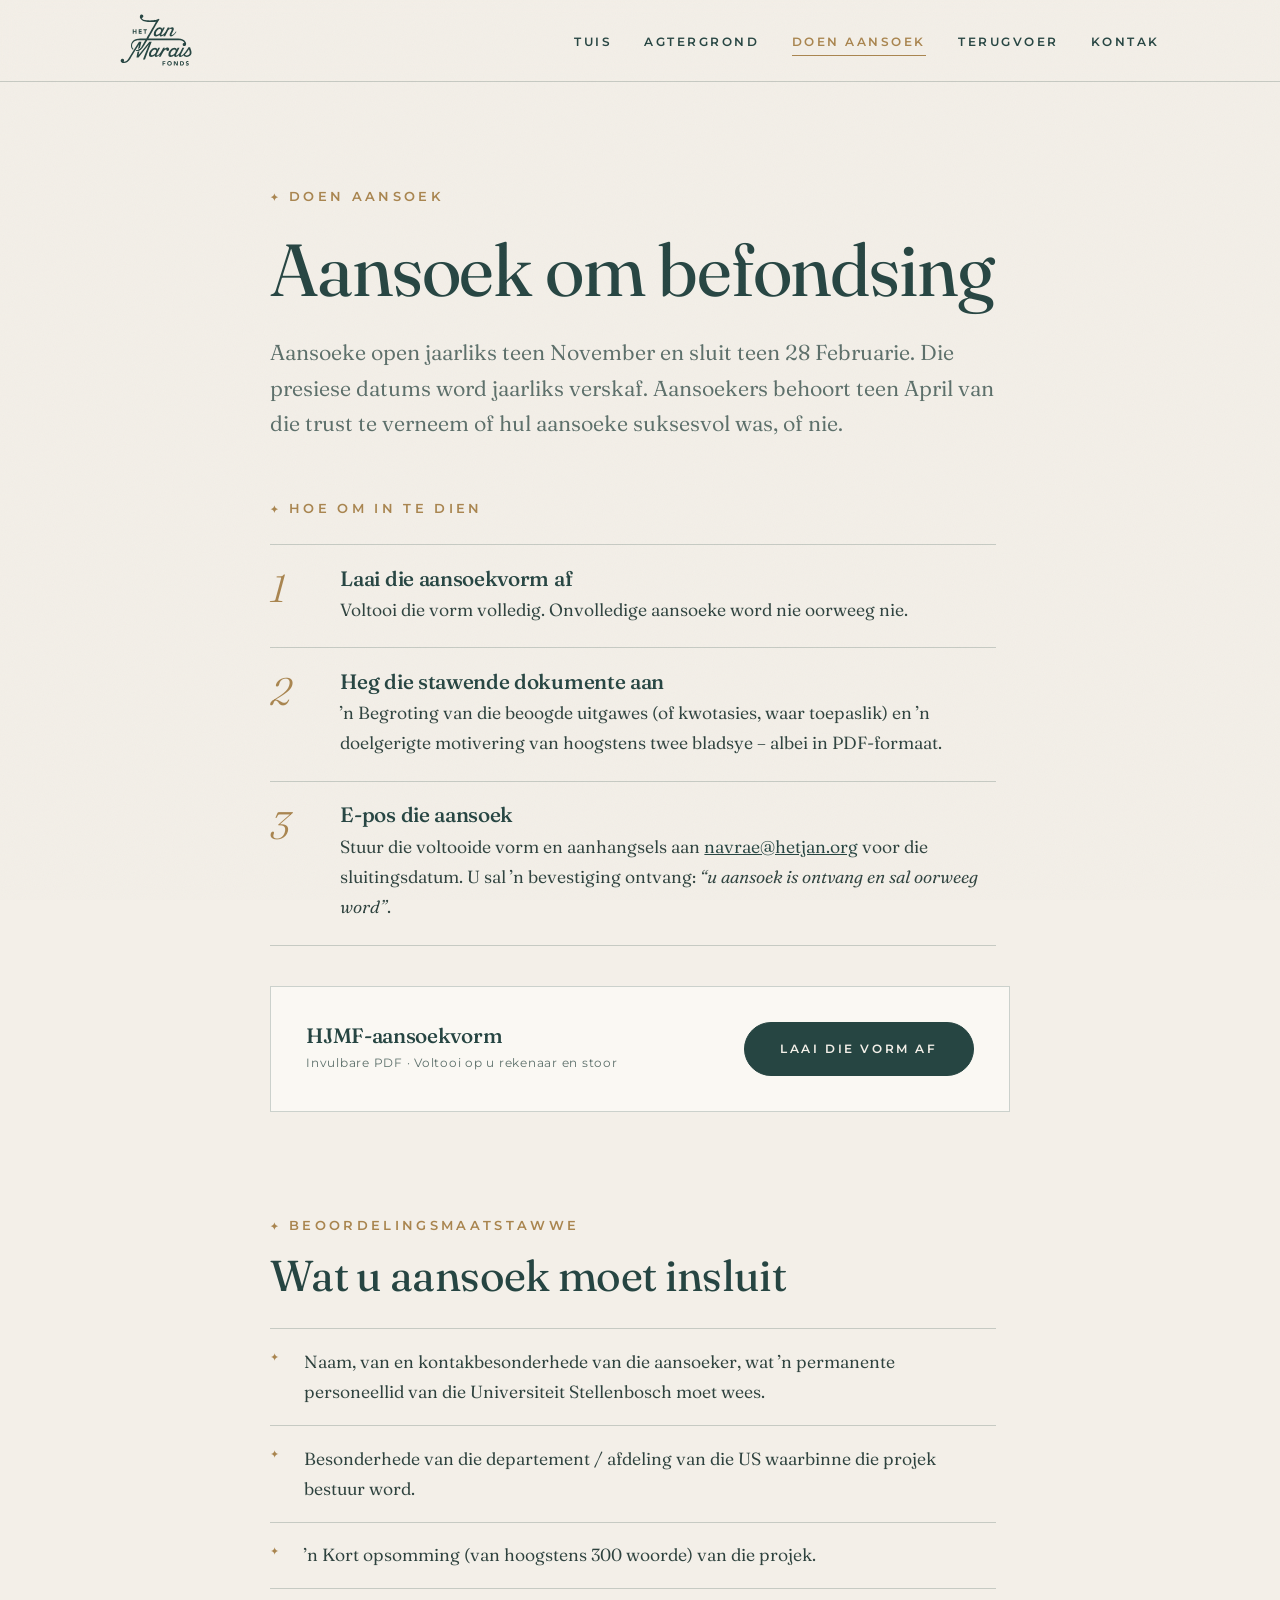
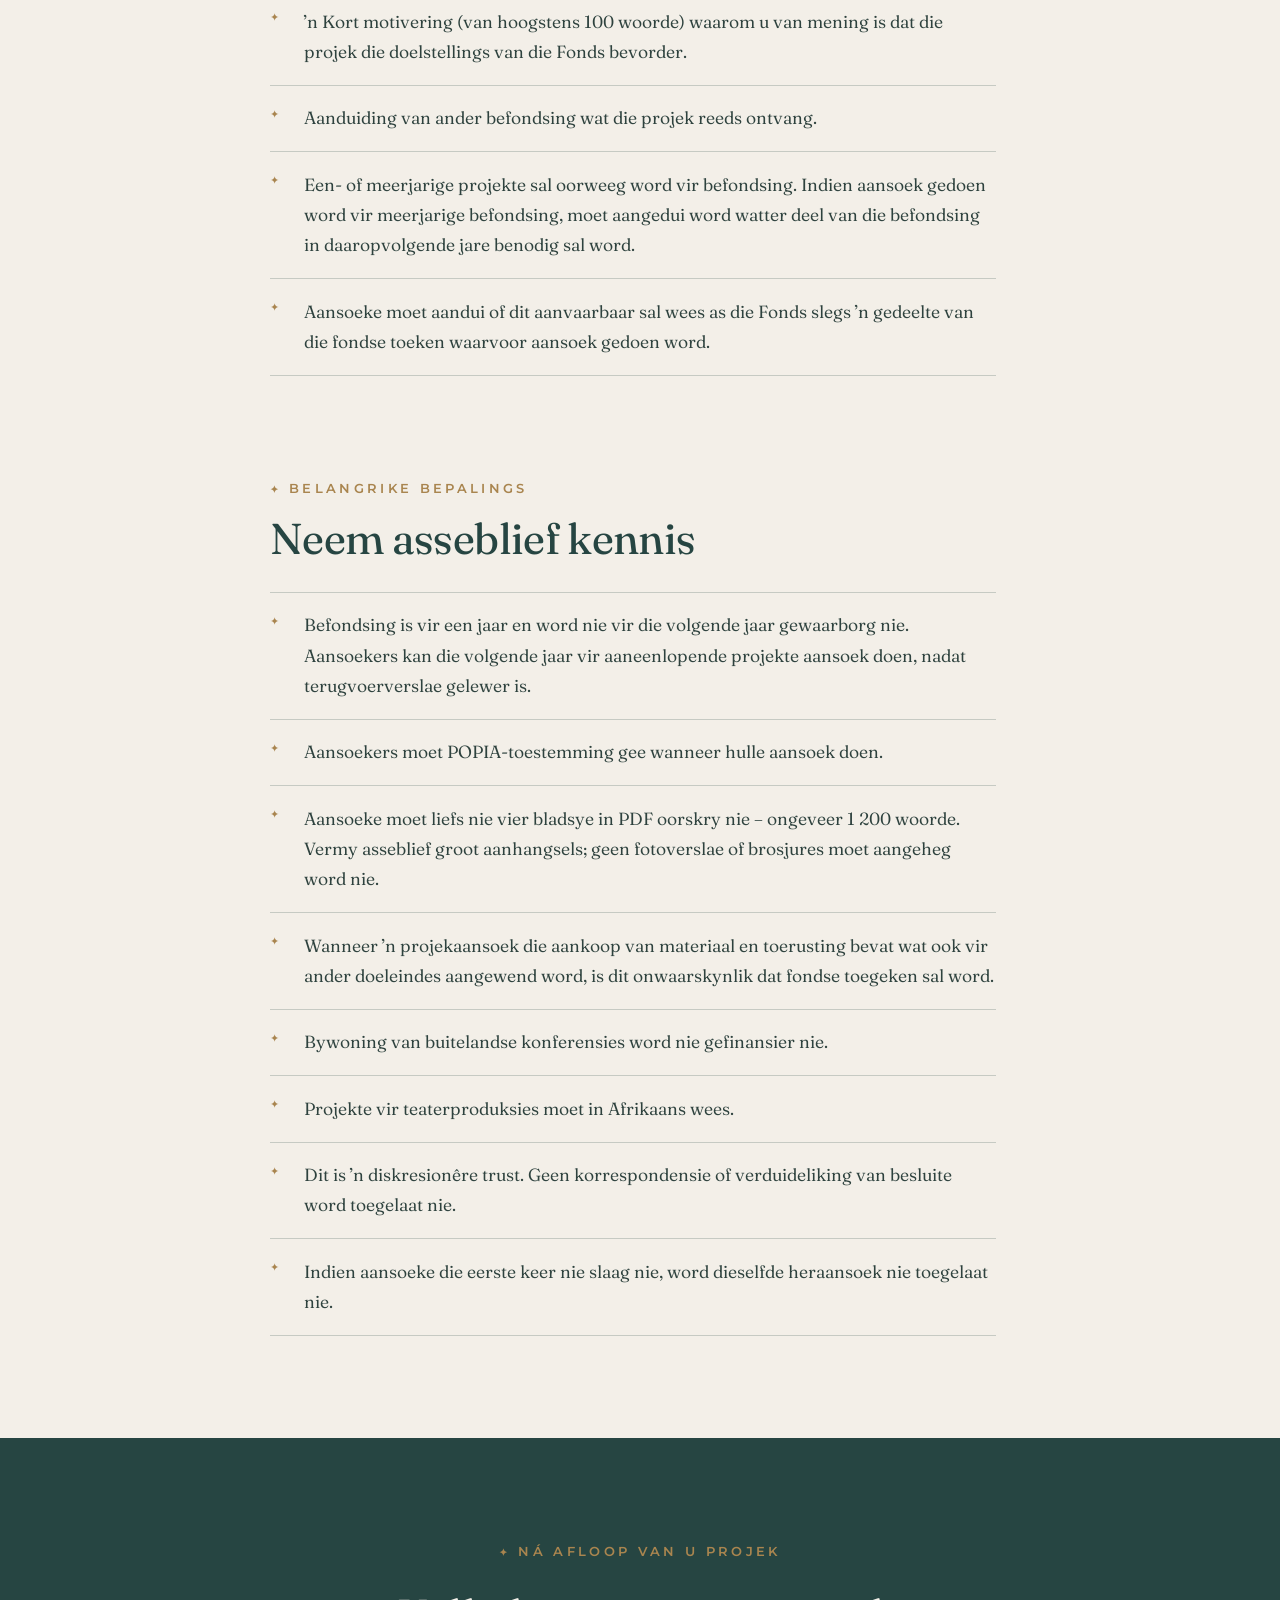
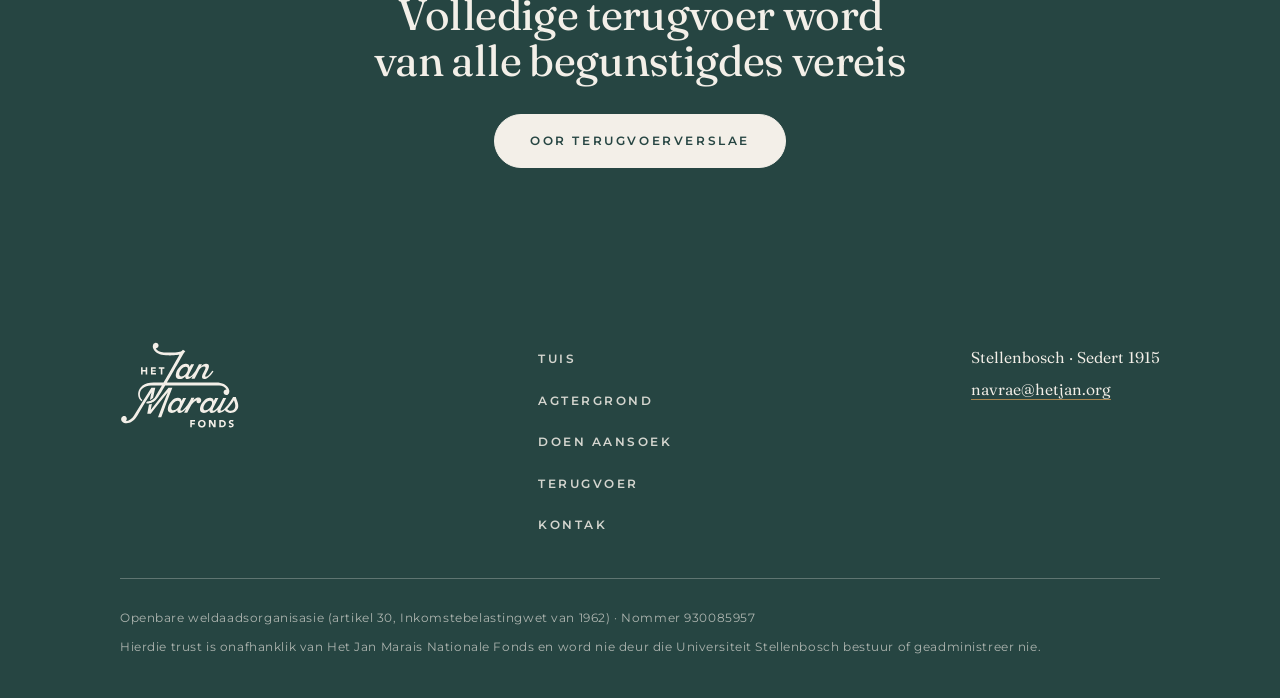
==== commit 6b6f98c5: "Gebruik boonste aanhalingstekens (“…”) in plaas van lae („…”) Co-Authored-By: Claude Opus 4.8 (1M co" ====
--- a/aansoek.html
+++ b/aansoek.html
@@ -53,7 +53,7 @@
         </li>
         <li>
           <h3>E-pos die aansoek</h3>
-          <p>Stuur die voltooide vorm en aanhangsels aan <a class="js-epos" data-u="navrae" data-d="hetjan.org" style="color:var(--groen)">navrae [at] hetjan [dot] org</a> voor die sluitingsdatum. U sal ’n bevestiging ontvang: <em>„u aansoek is ontvang en sal oorweeg word”</em>.</p>
+          <p>Stuur die voltooide vorm en aanhangsels aan <a class="js-epos" data-u="navrae" data-d="hetjan.org" style="color:var(--groen)">navrae [at] hetjan [dot] org</a> voor die sluitingsdatum. U sal ’n bevestiging ontvang: <em>“u aansoek is ontvang en sal oorweeg word”</em>.</p>
         </li>
       </ol>
       <div class="aflaai" style="margin-top:2.5rem">
